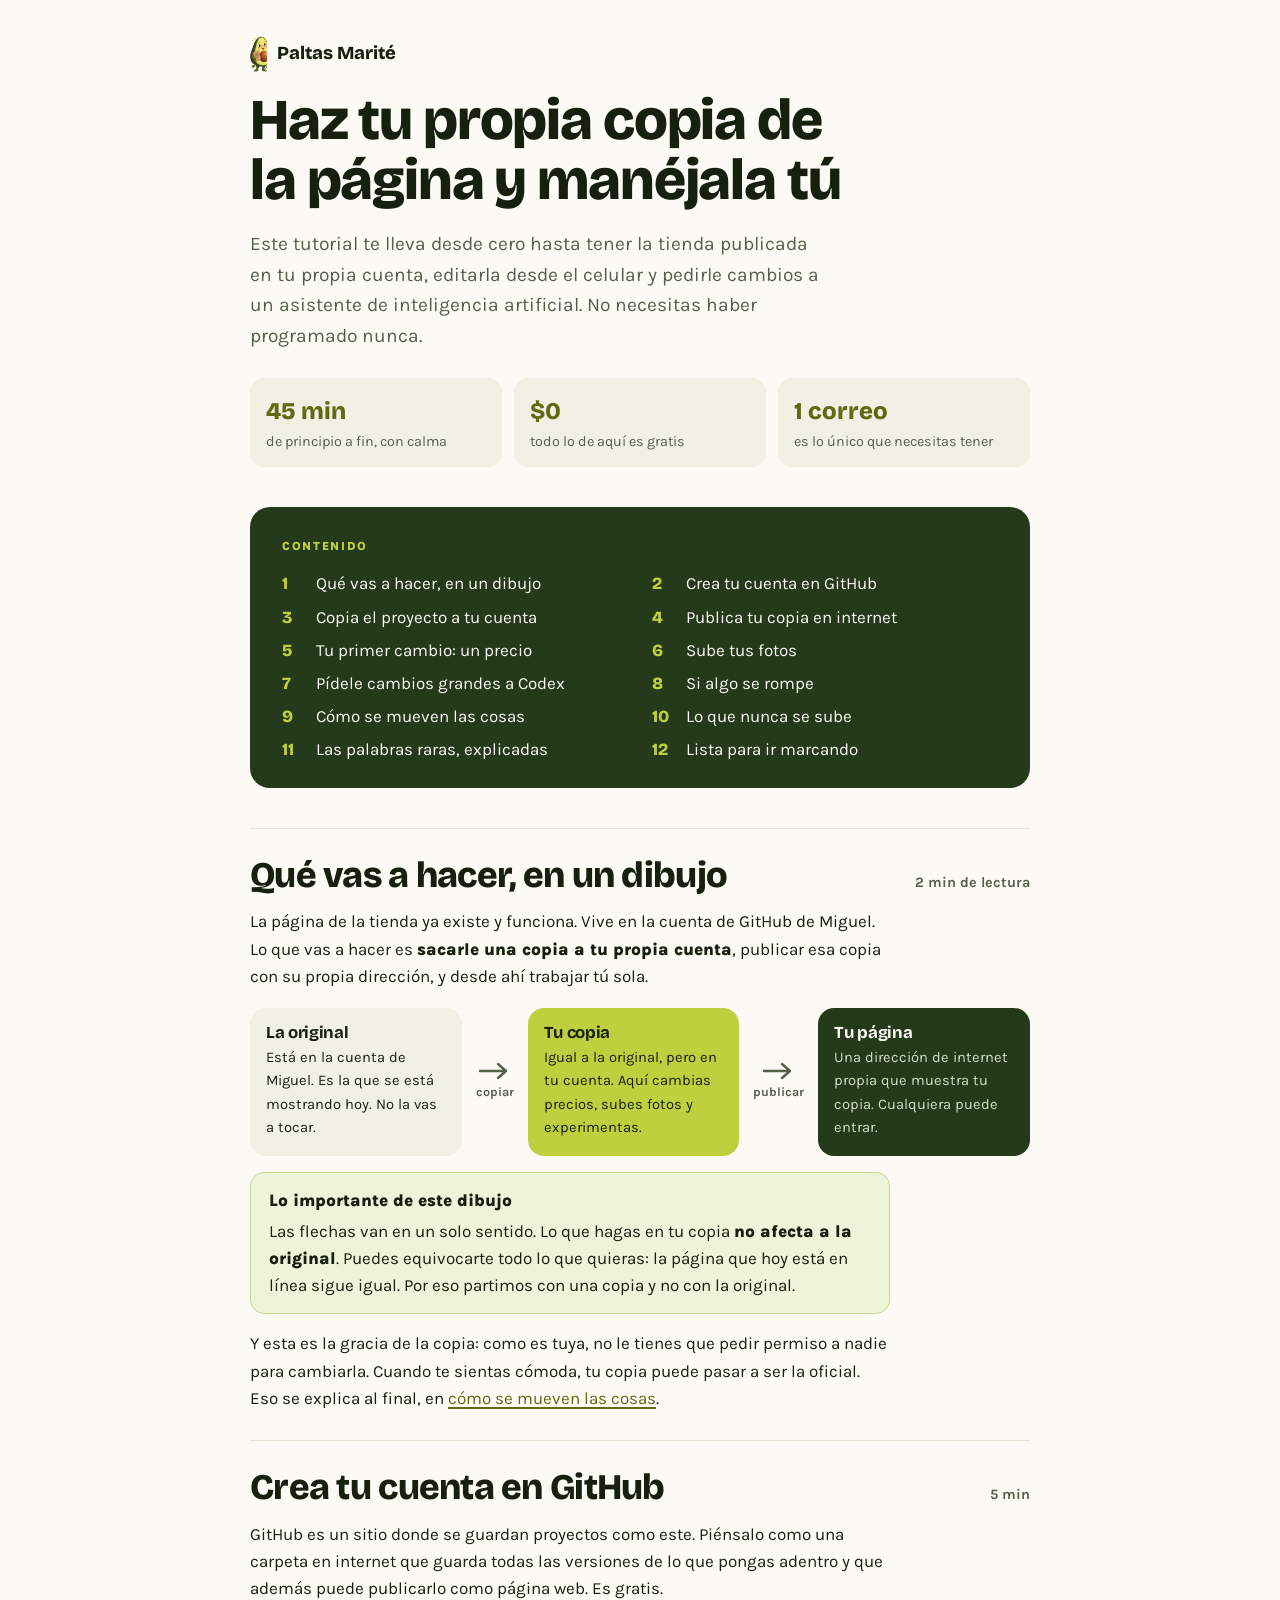
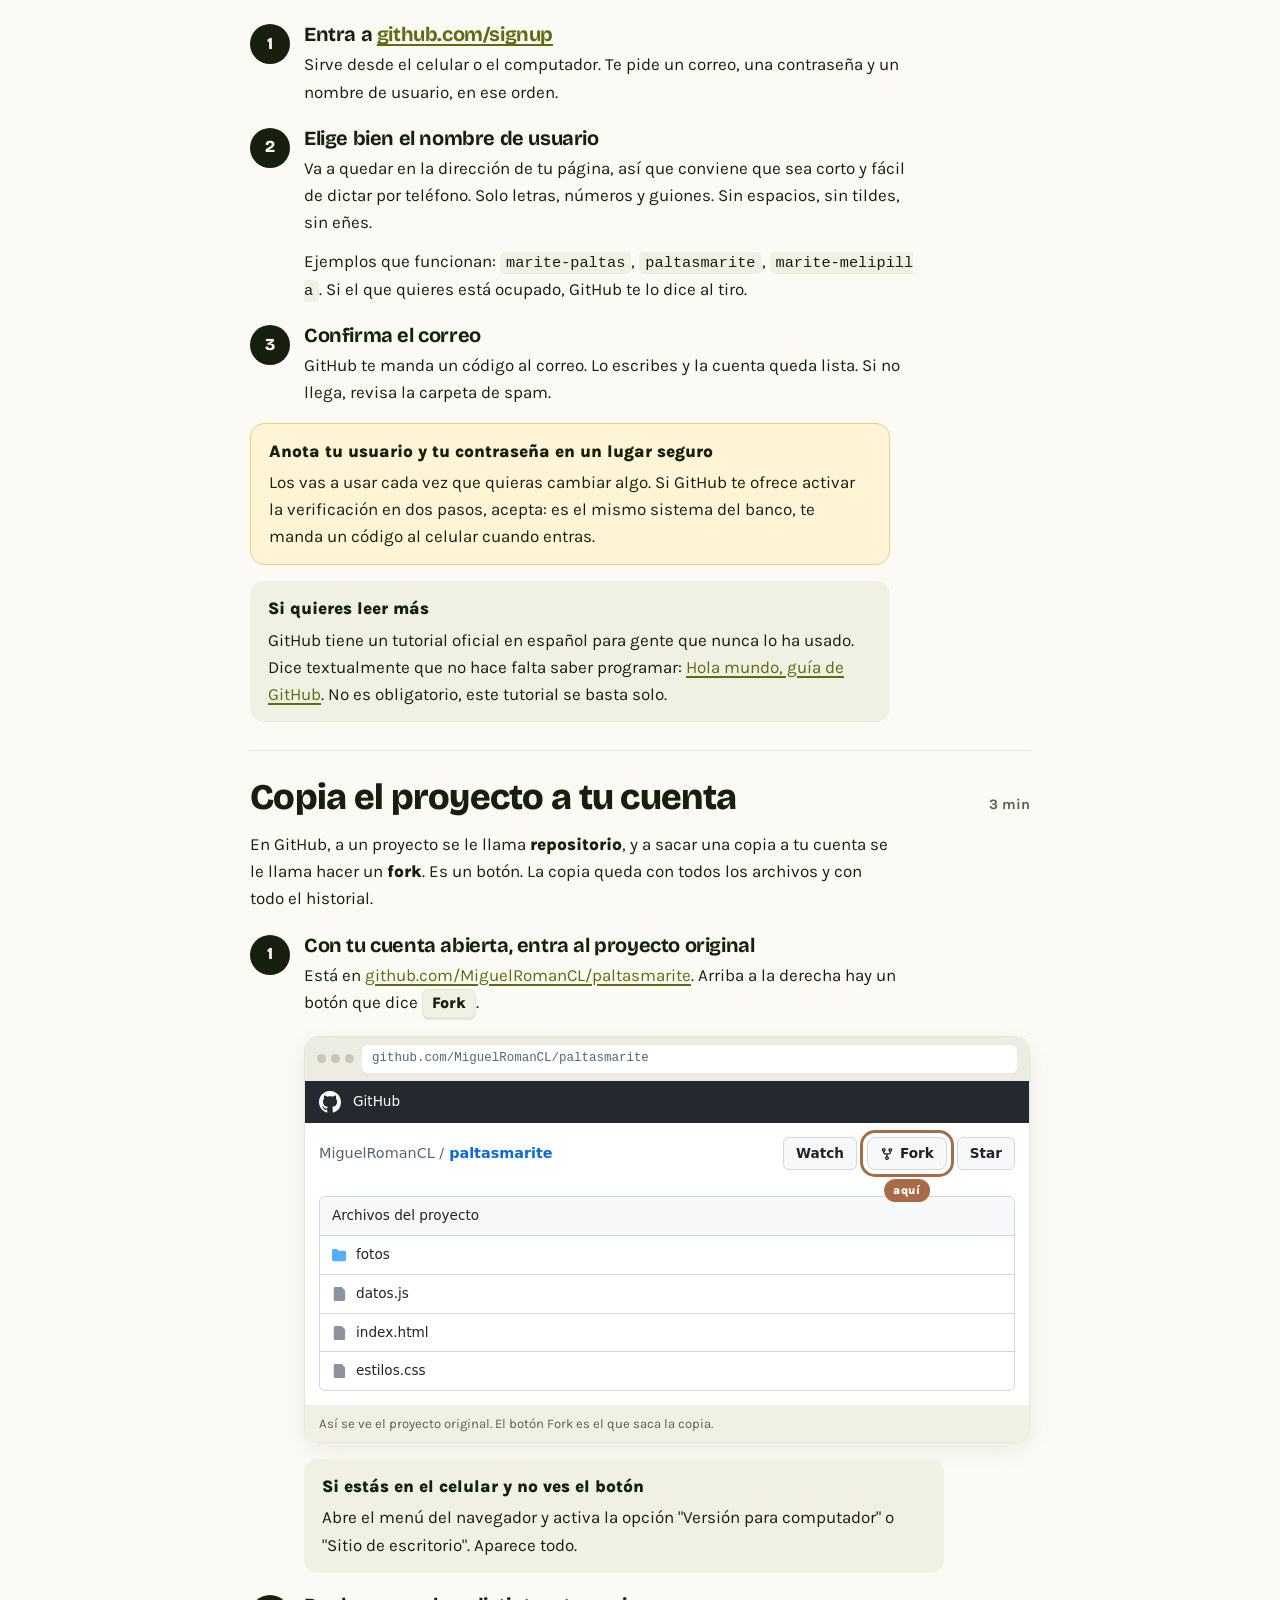
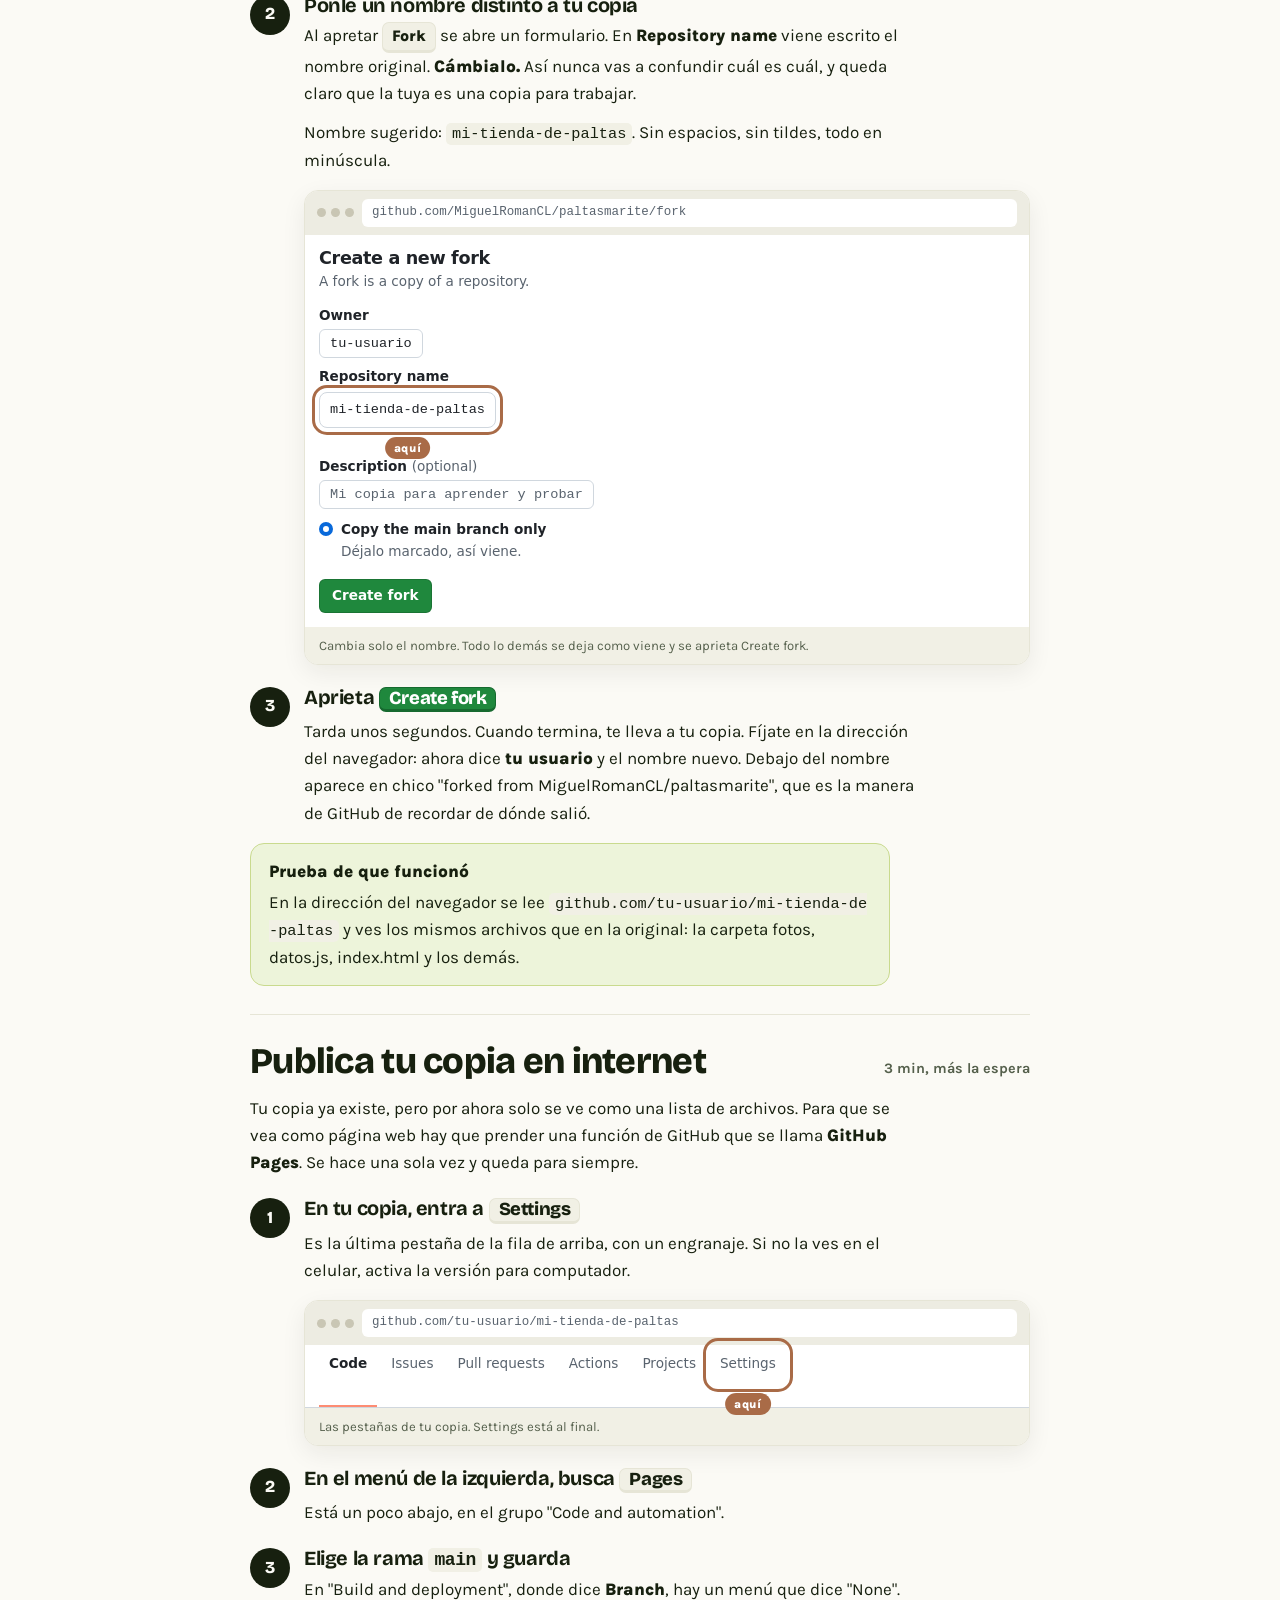
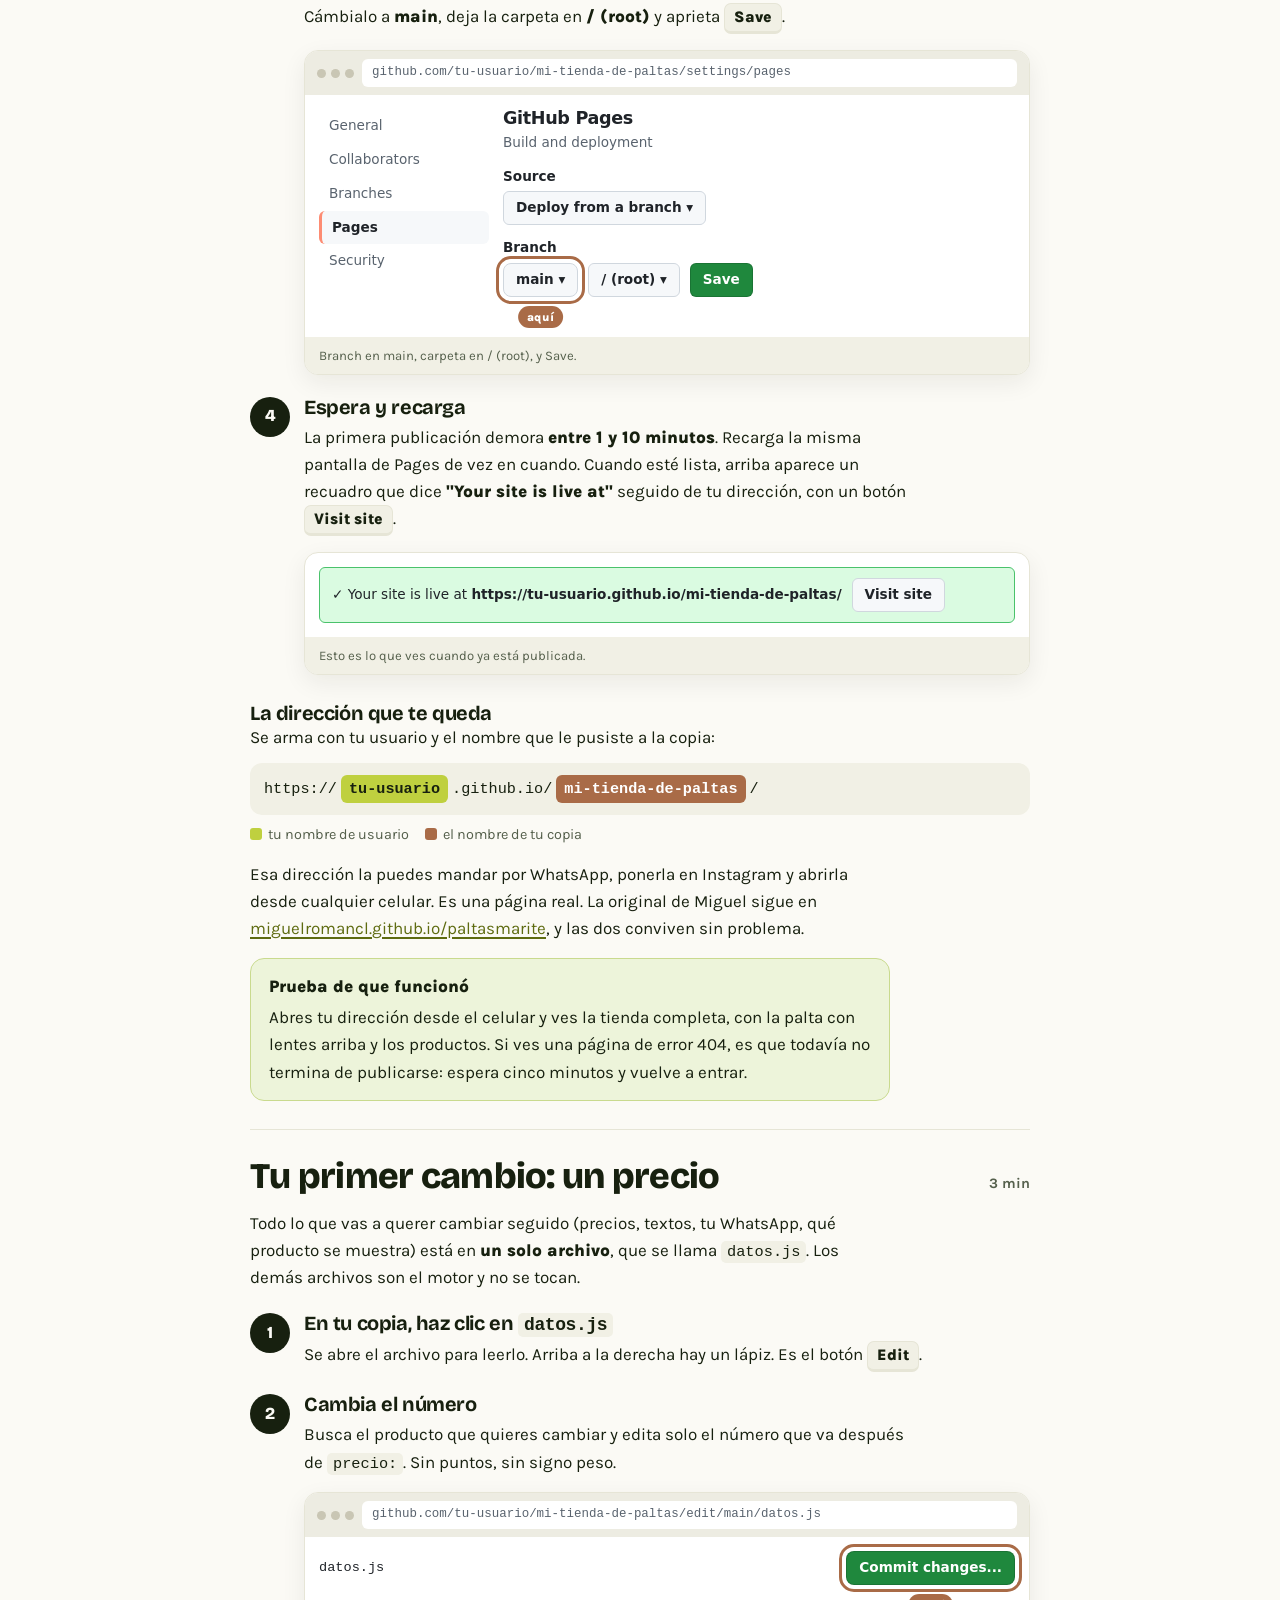
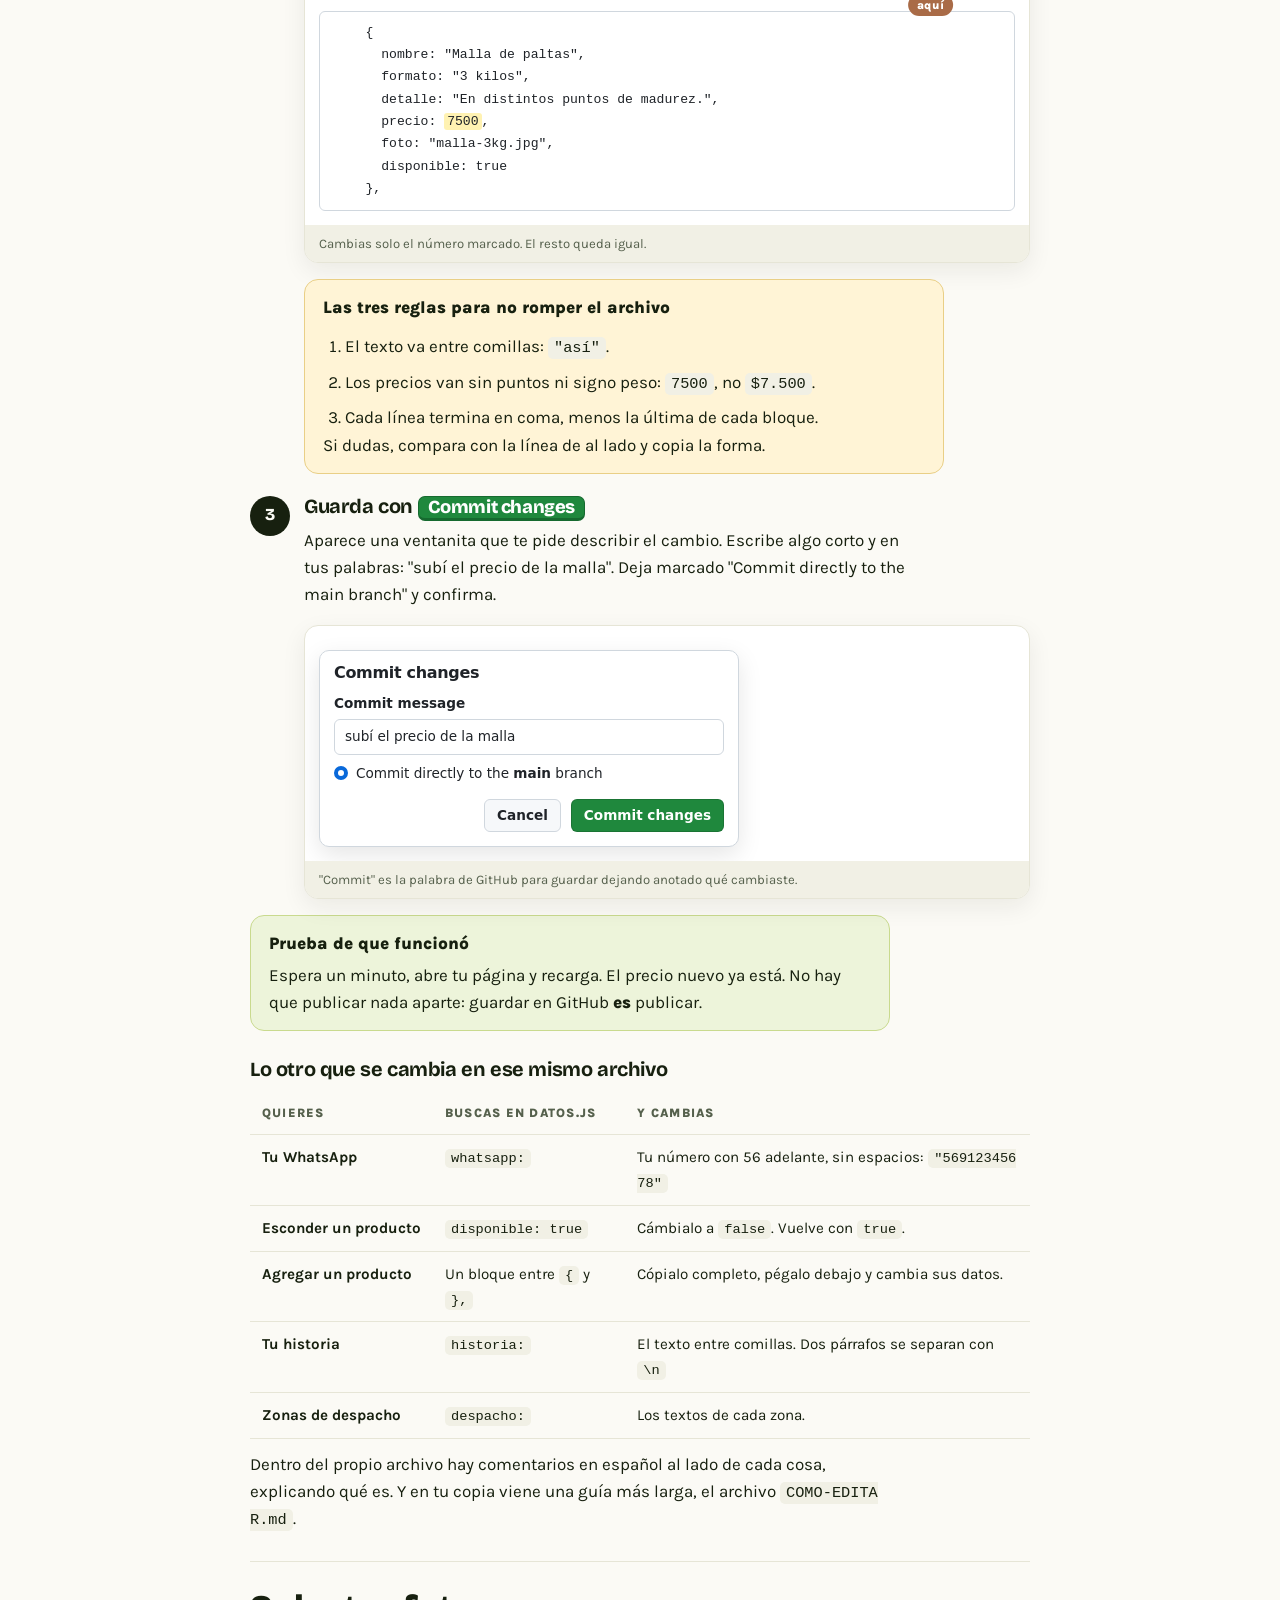
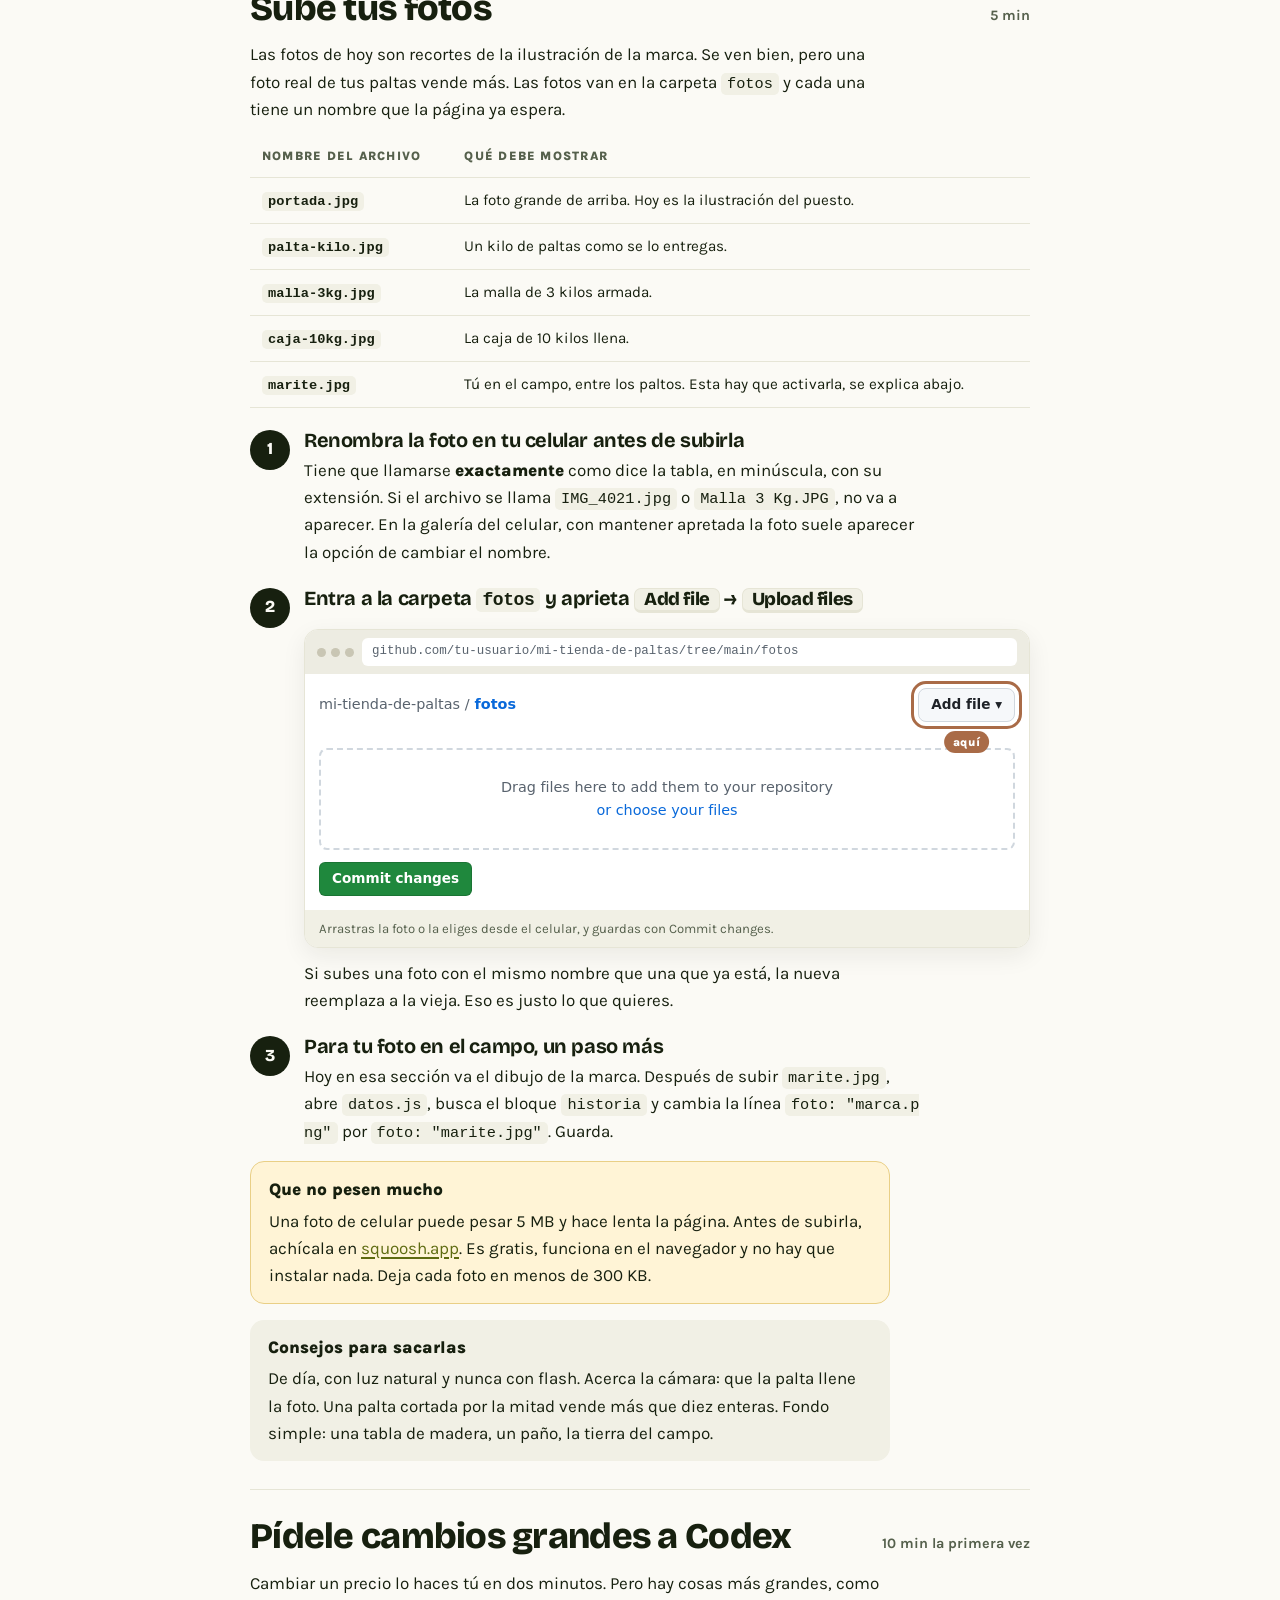
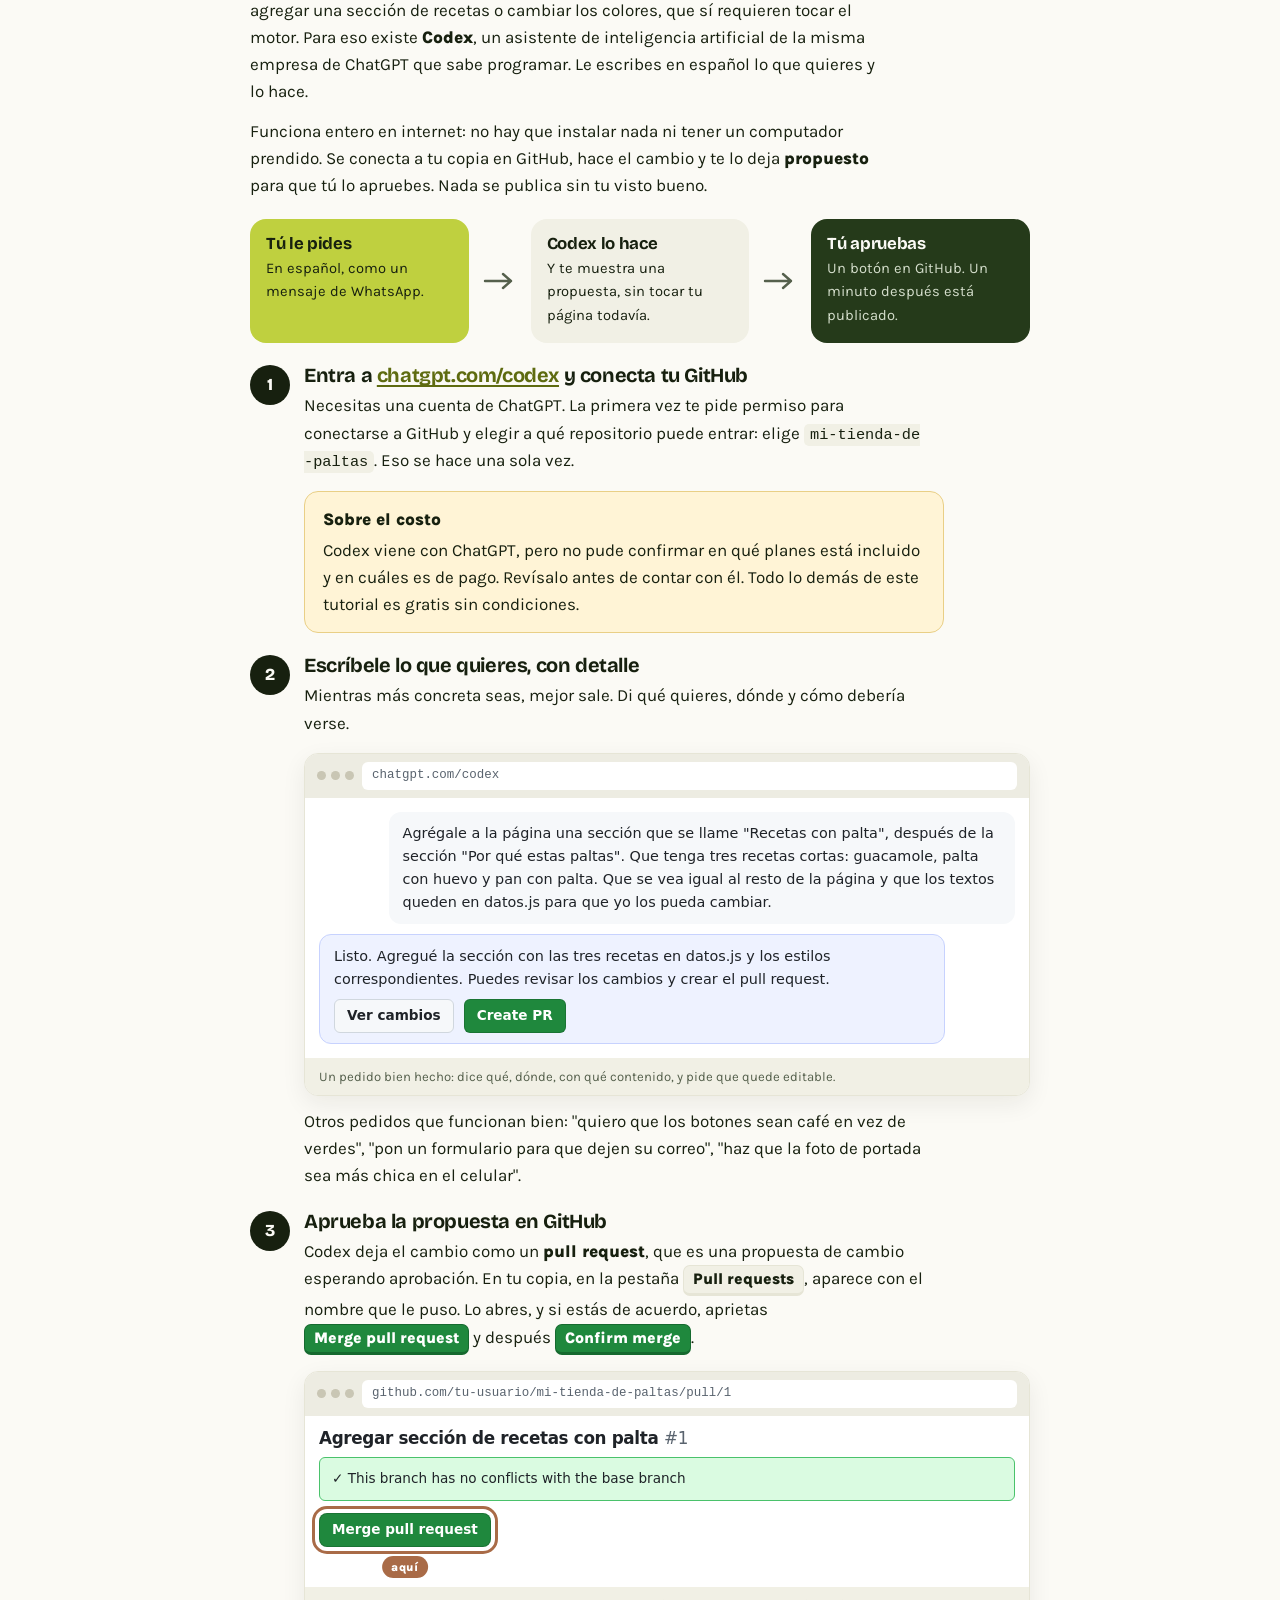
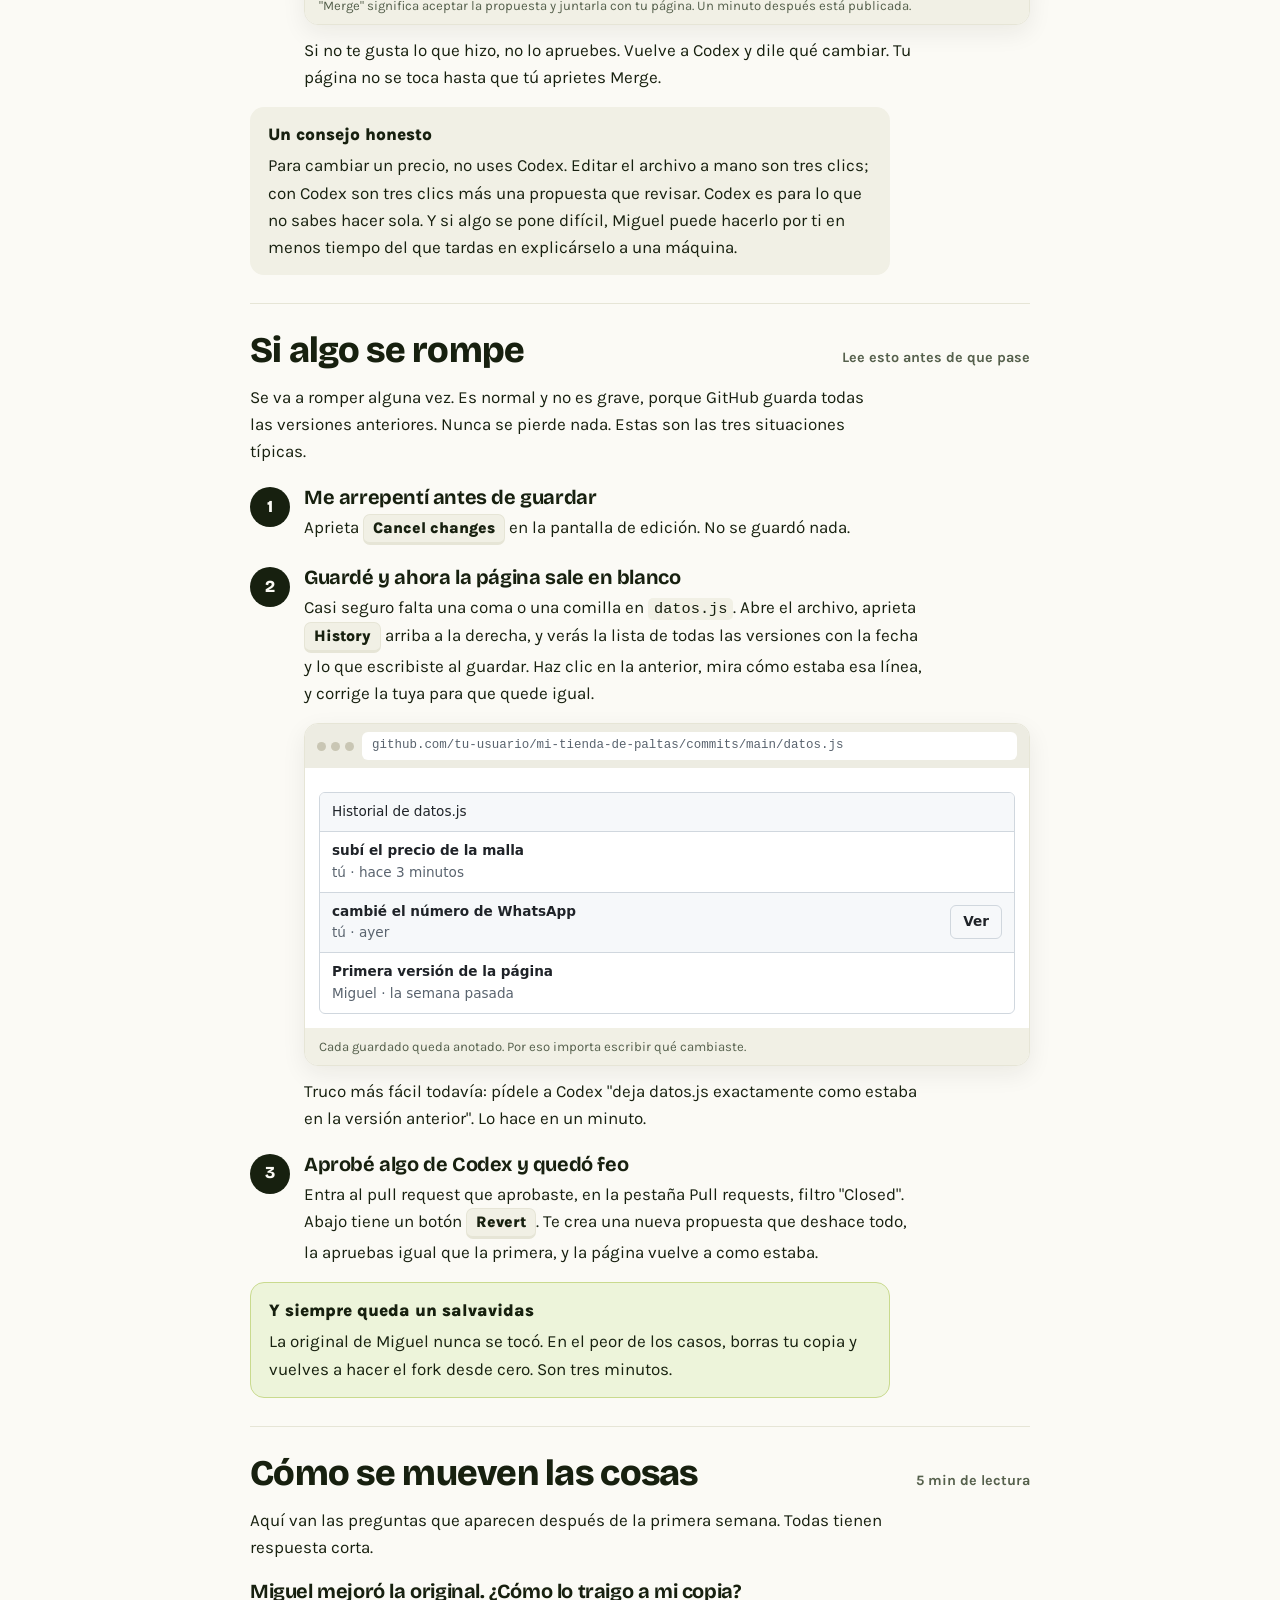
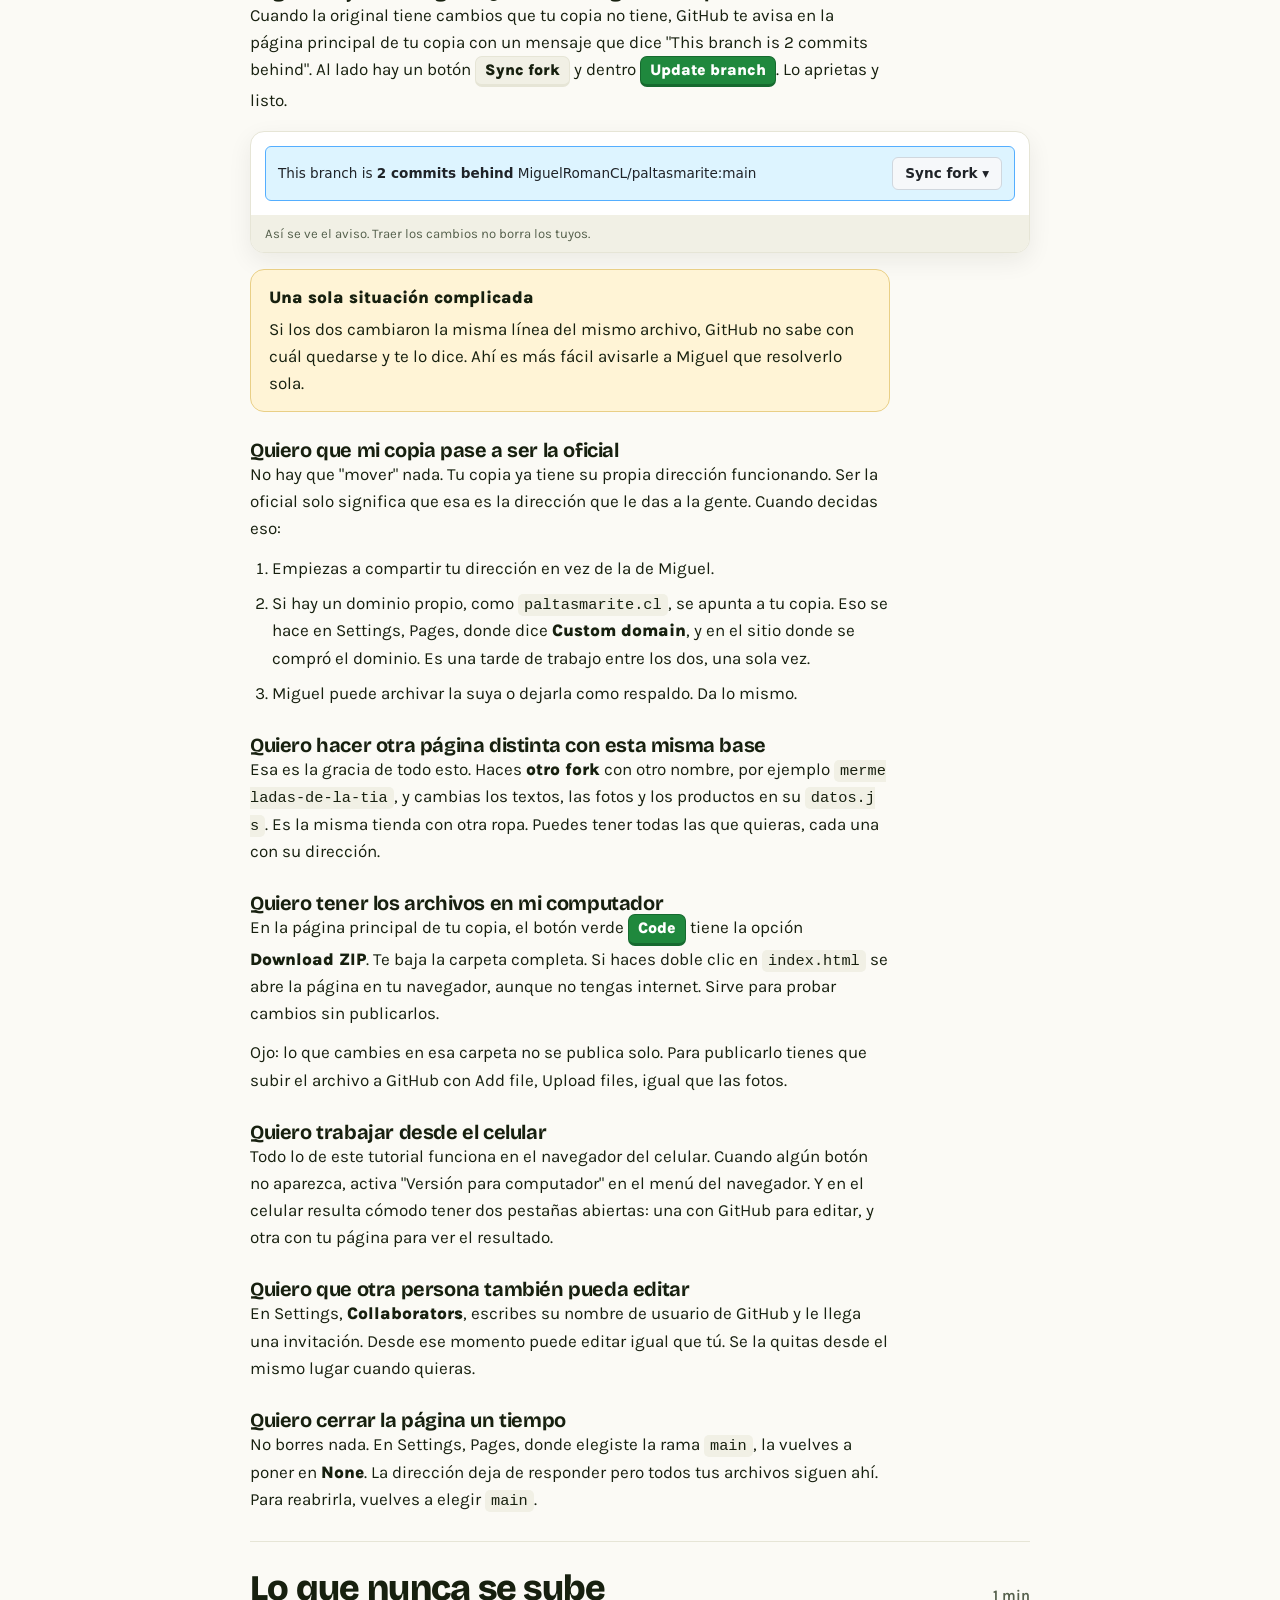
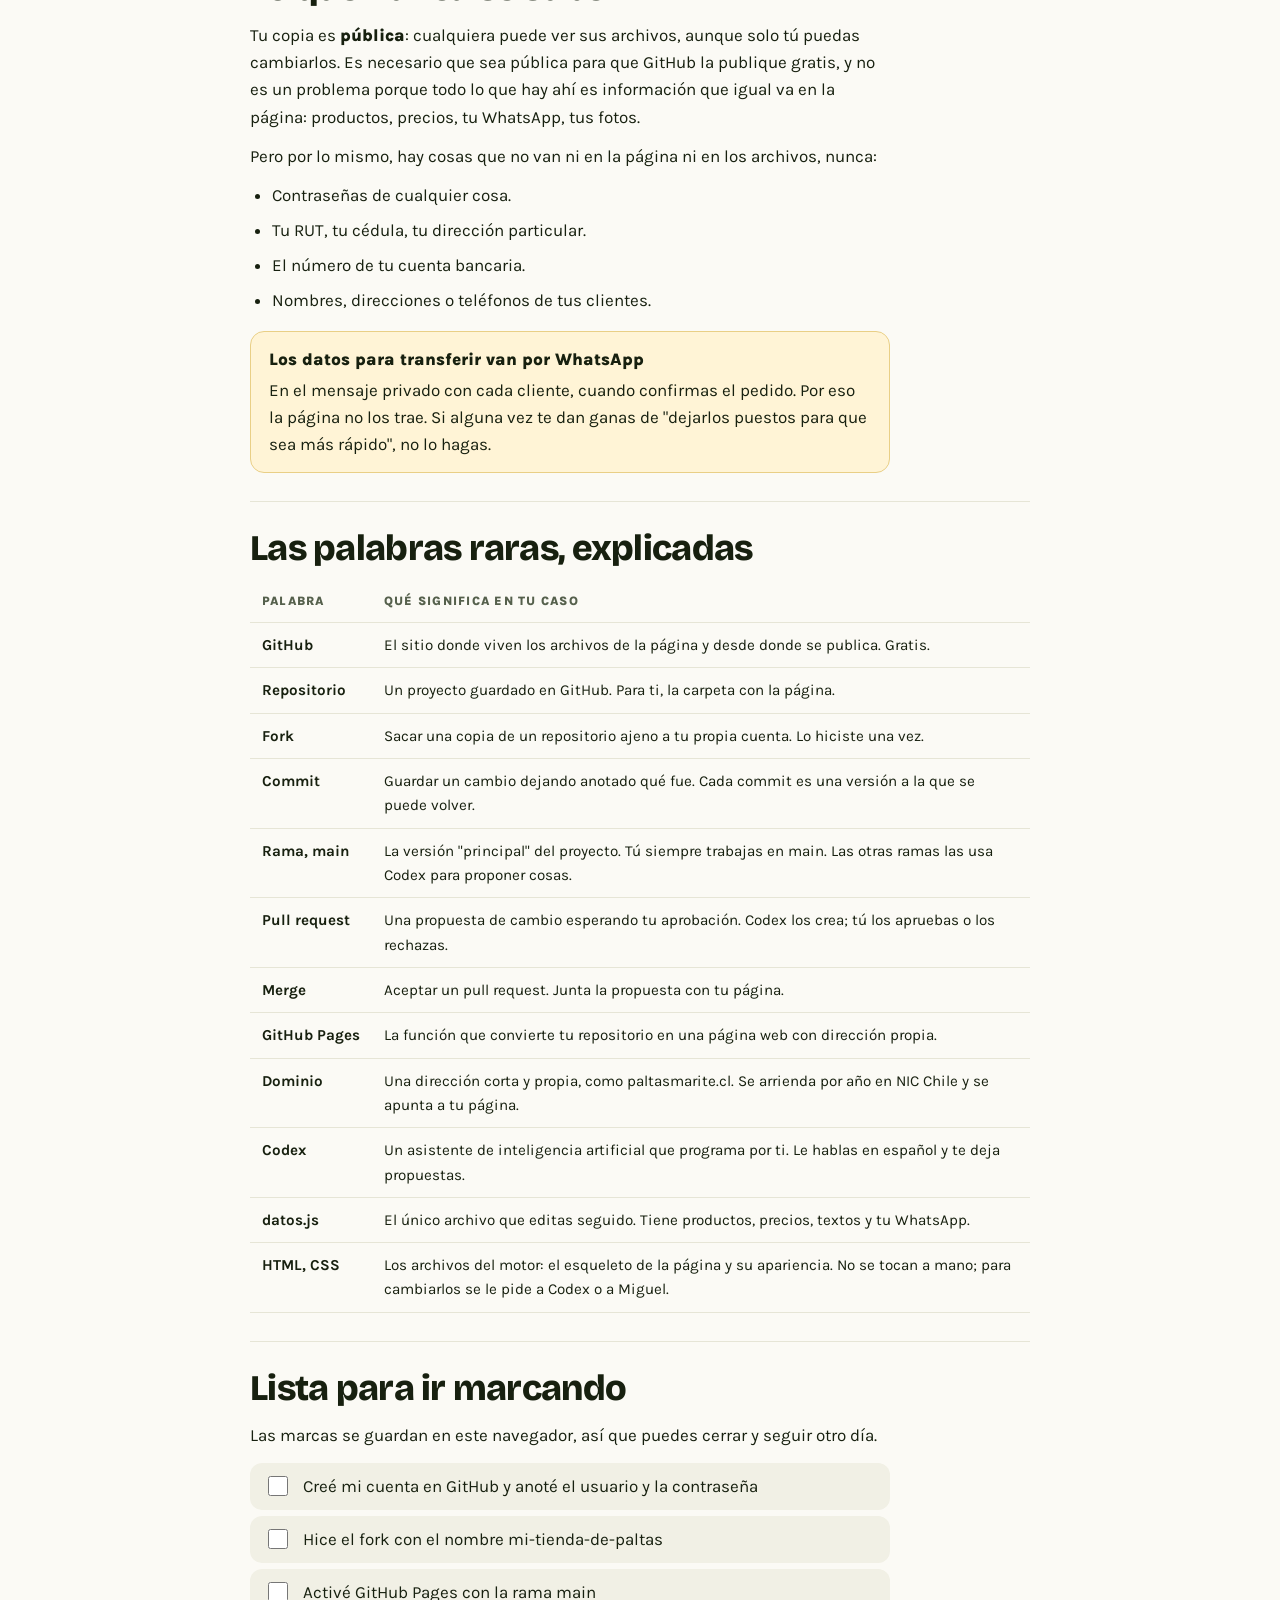
==== tutorial.html @ 9fbbb033 "Agrega el tutorial para copiar y publicar la página en otra cuenta tutorial.html es autocontenido: e" ====
<!doctype html>
<html lang="es-CL">
<head>
<meta charset="utf-8">
<meta name="viewport" content="width=device-width, initial-scale=1, viewport-fit=cover">
<title>Copia y publica tu tienda</title>
<meta name="description" content="Tutorial paso a paso para copiar la página de Paltas Marité a tu propio GitHub, publicarla, editarla desde el celular y pedirle cambios a Codex. Para alguien que nunca ha programado.">
<link rel="icon" href="data:image/svg+xml,<svg xmlns='http://www.w3.org/2000/svg' viewBox='0 0 24 24'><path d='M12 2.5c-2.6 0-4.2 3.2-4.6 6.2C7 11.8 6.5 13.4 6.5 15.2 6.5 18.4 8.9 21 12 21s5.5-2.6 5.5-5.8c0-1.8-.5-3.4-.9-6.5C16.2 5.7 14.6 2.5 12 2.5z' fill='%23253A1A'/><circle cx='12' cy='15' r='3' fill='%23BFD03F'/></svg>">
<link rel="preconnect" href="https://fonts.googleapis.com">
<link rel="preconnect" href="https://fonts.gstatic.com" crossorigin>
<link rel="stylesheet" href="https://fonts.googleapis.com/css2?family=Bricolage+Grotesque:opsz,wght@12..96,700;12..96,800&family=Karla:wght@400;600;700;800&display=swap">
<style>
/* Misma paleta que la tienda: cáscara, pulpa y cuesco de la palta */
:root {
  color-scheme: light;
  --papel: #FBFAF5;
  --papel-2: #F1F0E5;
  --papel-3: #E6E5D6;
  --tinta: #17200F;
  --tinta-suave: #55604C;
  --pulpa: #BFD03F;
  --pulpa-texto: #5E6B10;
  --cuesco: #A96B47;
  --hoja: #253A1A;
  --ojo-fondo: #FFF4D6;
  --ojo-borde: #E9CF86;
  --bien-fondo: #EDF4DA;
  --bien-borde: #C9DA8E;
  /* colores de las pantallas imitadas de GitHub */
  --gh-fondo: #FFFFFF;
  --gh-gris: #F6F8FA;
  --gh-borde: #D0D7DE;
  --gh-texto: #1F2328;
  --gh-suave: #59636E;
  --gh-verde: #1F883D;
  --gh-azul: #0969DA;
  --gh-oscuro: #24292F;
  --mono: ui-monospace, "Cascadia Mono", Consolas, Menlo, monospace;
}
*, *::before, *::after { box-sizing: border-box; }
html { -webkit-text-size-adjust: 100%; scroll-behavior: smooth; }
body {
  margin: 0;
  background: var(--papel);
  color: var(--tinta);
  font-family: 'Karla', ui-sans-serif, system-ui, sans-serif;
  font-size: 1.0625rem;
  line-height: 1.6;
  padding-inline: clamp(16px, 4vw, 32px);
  overflow-x: hidden;
}
.pagina { max-width: 780px; margin-inline: auto; padding-block: 28px 96px; }
h1, h2, h3, h4 {
  font-family: 'Bricolage Grotesque', 'Karla', sans-serif;
  line-height: 1.05;
  letter-spacing: -0.02em;
  text-wrap: balance;
  margin: 0;
}
h1 { font-size: clamp(2.4rem, 7vw, 3.6rem); font-weight: 800; }
h2 { font-size: clamp(1.7rem, 4.5vw, 2.25rem); font-weight: 800; }
h3 { font-size: 1.25rem; font-weight: 700; }
h4 { font-size: 1.05rem; font-weight: 700; }
p { margin: 0; }
p + p { margin-top: 12px; }
a { color: var(--pulpa-texto); text-decoration-thickness: 2px; text-underline-offset: 3px; }
a:hover { color: var(--tinta); }
:focus-visible { outline: 3px solid var(--cuesco); outline-offset: 3px; border-radius: 4px; }
strong { font-weight: 800; }
code {
  font-family: var(--mono);
  font-size: 0.9em;
  background: var(--papel-2);
  padding: 2px 6px;
  border-radius: 5px;
  word-break: break-all;
}
ul, ol { margin: 12px 0 0; padding-left: 22px; }
li + li { margin-top: 8px; }
.etiqueta {
  font-size: 0.75rem; font-weight: 800; letter-spacing: 0.14em;
  text-transform: uppercase; color: var(--pulpa-texto);
}

/* ---------- Cabecera ---------- */
.cabecera { display: flex; flex-direction: column; gap: 18px; padding-block: 8px 32px; }
.cabecera__marca { display: flex; align-items: center; gap: 10px; font-family: 'Bricolage Grotesque', sans-serif; font-weight: 800; font-size: 1.15rem; }
.cabecera__marca img { height: 36px; width: auto; }
.cabecera p { font-size: 1.2rem; color: var(--tinta-suave); max-width: 52ch; }
.datos-rapidos {
  display: grid; grid-template-columns: repeat(auto-fit, minmax(150px, 1fr)); gap: 12px;
  margin-top: 8px;
}
.dato { background: var(--papel-2); border-radius: 14px; padding: 14px 16px; }
.dato span { display: block; }
.dato__n { font-family: 'Bricolage Grotesque', sans-serif; font-size: 1.5rem; font-weight: 800; color: var(--pulpa-texto); }
.dato__t { font-size: 0.9rem; color: var(--tinta-suave); }

/* ---------- Índice ---------- */
.indice { background: var(--hoja); color: var(--papel); border-radius: 20px; padding: 24px clamp(18px, 4vw, 32px); margin-block: 8px 40px; }
.indice .etiqueta { color: var(--pulpa); }
.indice ol { margin-top: 12px; padding-left: 0; list-style: none; counter-reset: ind; display: grid; grid-template-columns: repeat(auto-fit, minmax(230px, 1fr)); gap: 6px 24px; }
.indice li { counter-increment: ind; display: flex; gap: 10px; align-items: baseline; margin: 0; }
.indice li::before { content: counter(ind); font-family: 'Bricolage Grotesque', sans-serif; font-weight: 800; color: var(--pulpa); min-width: 1.4em; }
.indice a { color: var(--papel); text-decoration: none; }
.indice a:hover { color: var(--pulpa); }

/* ---------- Secciones ---------- */
.seccion { padding-block: 28px; border-top: 1px solid var(--papel-3); }
.seccion__cab { display: flex; flex-wrap: wrap; align-items: baseline; justify-content: space-between; gap: 8px 16px; margin-bottom: 14px; }
.tiempo { font-size: 0.9rem; font-weight: 700; color: var(--tinta-suave); white-space: nowrap; }
.seccion > p, .seccion > ul, .seccion > ol { max-width: 64ch; }

/* Pasos numerados: son una secuencia real, por eso llevan número */
.paso { display: grid; grid-template-columns: 40px 1fr; gap: 14px; margin-top: 22px; }
.paso__n {
  width: 40px; height: 40px; border-radius: 50%; background: var(--tinta); color: var(--papel);
  display: grid; place-items: center; font-family: 'Bricolage Grotesque', sans-serif; font-weight: 800; font-size: 1.05rem;
}
.paso__cuerpo { min-width: 0; }
.paso__cuerpo p { max-width: 62ch; }
.paso h3 { margin-bottom: 6px; }

/* Avisos */
.nota { border-radius: 14px; padding: 14px 18px; margin-top: 16px; max-width: 64ch; }
.nota strong:first-child { display: block; margin-bottom: 4px; }
.nota--ojo { background: var(--ojo-fondo); border: 1px solid var(--ojo-borde); }
.nota--bien { background: var(--bien-fondo); border: 1px solid var(--bien-borde); }
.nota--gris { background: var(--papel-2); }

/* Botón que hay que apretar, mencionado en el texto */
.tecla {
  display: inline-block; font-weight: 800; font-size: 0.92em;
  background: var(--papel-2); border: 1px solid var(--papel-3); border-bottom-width: 3px;
  border-radius: 7px; padding: 1px 9px; white-space: nowrap;
}
.tecla--verde { background: var(--gh-verde); color: #fff; border-color: #166A2F; }

/* ---------- Pantallas imitadas ---------- */
.pantalla {
  border: 1px solid var(--papel-3); border-radius: 14px; overflow: hidden;
  background: var(--gh-fondo); margin-top: 16px; box-shadow: 0 8px 24px rgba(23,32,15,.07);
  font-family: ui-sans-serif, system-ui, "Segoe UI", sans-serif; font-size: 0.9rem; color: var(--gh-texto);
}
.pantalla__nav { background: #EDECE2; padding: 8px 12px; display: flex; gap: 8px; align-items: center; }
.pantalla__puntos { display: flex; gap: 5px; }
.pantalla__puntos i { width: 9px; height: 9px; border-radius: 50%; background: #C9C6B4; display: block; }
.pantalla__url { flex: 1; min-width: 0; background: #fff; border-radius: 6px; padding: 4px 10px; font-family: var(--mono); font-size: 0.78rem; color: var(--gh-suave); overflow: hidden; text-overflow: ellipsis; white-space: nowrap; }
.pantalla__pie { font-size: 0.82rem; color: var(--tinta-suave); padding: 8px 14px; background: var(--papel-2); font-family: 'Karla', sans-serif; }
.gh-top { background: var(--gh-oscuro); color: #fff; padding: 10px 14px; display: flex; gap: 12px; align-items: center; font-size: 0.85rem; }
.gh-top svg { flex-shrink: 0; }
.gh-cuerpo { padding: 14px; }
.gh-fila { display: flex; flex-wrap: wrap; align-items: center; gap: 10px; }
.gh-repo { font-weight: 600; color: var(--gh-azul); }
.gh-repo span { color: var(--gh-suave); font-weight: 400; }
.gh-btn {
  display: inline-flex; align-items: center; gap: 6px; padding: 5px 12px; border: 1px solid var(--gh-borde);
  border-radius: 6px; background: var(--gh-gris); font-weight: 600; font-size: 0.85rem; color: var(--gh-texto); white-space: nowrap;
}
.gh-btn--verde { background: var(--gh-verde); color: #fff; border-color: rgba(0,0,0,.15); }
.gh-btn--azul { background: var(--gh-azul); color: #fff; border-color: rgba(0,0,0,.15); }
.gh-campo { margin-top: 12px; }
.gh-campo label { display: block; font-weight: 600; font-size: 0.85rem; margin-bottom: 4px; }
.gh-input { border: 1px solid var(--gh-borde); border-radius: 6px; padding: 6px 10px; background: #fff; font-family: var(--mono); font-size: 0.85rem; }
.gh-tabs { display: flex; gap: 4px; flex-wrap: wrap; border-bottom: 1px solid var(--gh-borde); padding: 0 14px; }
.gh-tab { padding: 8px 10px; font-size: 0.85rem; color: var(--gh-suave); border-bottom: 2px solid transparent; }
.gh-tab--activa { color: var(--gh-texto); border-bottom-color: #FD8C73; font-weight: 600; }
.gh-menu { display: grid; grid-template-columns: 170px 1fr; gap: 14px; }
.gh-menu ul { list-style: none; margin: 0; padding: 0; }
.gh-menu li { padding: 6px 10px; border-radius: 6px; font-size: 0.85rem; margin: 0; color: var(--gh-suave); }
.gh-menu li.activo { background: var(--gh-gris); color: var(--gh-texto); font-weight: 600; border-left: 3px solid #FD8C73; }
.gh-archivos { border: 1px solid var(--gh-borde); border-radius: 6px; overflow: hidden; margin-top: 10px; }
.gh-archivo { display: flex; align-items: center; gap: 10px; padding: 8px 12px; border-top: 1px solid var(--gh-borde); font-size: 0.85rem; }
.gh-archivo:first-child { border-top: 0; background: var(--gh-gris); }
.gh-archivo svg { flex-shrink: 0; }
.gh-codigo { font-family: var(--mono); font-size: 0.82rem; line-height: 1.7; background: #fff; border: 1px solid var(--gh-borde); border-radius: 6px; padding: 10px 14px; margin-top: 10px; overflow-x: auto; white-space: pre; }
.gh-codigo mark { background: #FFF2B2; color: inherit; padding: 1px 3px; border-radius: 3px; }
.gh-banner { background: #DDF4FF; border: 1px solid #54AEFF; border-radius: 6px; padding: 10px 12px; display: flex; flex-wrap: wrap; gap: 10px; align-items: center; font-size: 0.85rem; }
.gh-banner--verde { background: #DAFBE1; border-color: #4AC26B; }
.gh-modal { border: 1px solid var(--gh-borde); border-radius: 10px; padding: 14px; margin-top: 10px; background: #fff; box-shadow: 0 8px 24px rgba(0,0,0,.1); max-width: 420px; }
.gh-radio { display: flex; gap: 8px; align-items: flex-start; font-size: 0.85rem; margin-top: 8px; }
.gh-radio i { width: 14px; height: 14px; border-radius: 50%; border: 4px solid var(--gh-azul); display: inline-block; flex-shrink: 0; margin-top: 3px; }
.gh-zona { border: 2px dashed var(--gh-borde); border-radius: 8px; padding: 26px; text-align: center; color: var(--gh-suave); margin-top: 10px; }
.gh-chat { display: flex; flex-direction: column; gap: 10px; }
.gh-burbuja { border-radius: 12px; padding: 10px 14px; max-width: 90%; font-size: 0.9rem; }
.gh-burbuja--yo { background: var(--gh-gris); align-self: flex-end; }
.gh-burbuja--codex { background: #EEF2FF; border: 1px solid #C7D2FE; }

/* Marcador "aquí" sobre el botón que hay que apretar */
.aqui { position: relative; outline: 3px solid var(--cuesco); outline-offset: 4px; border-radius: 8px; }
.aqui::after {
  content: "aquí"; position: absolute; left: 50%; top: calc(100% + 10px); transform: translateX(-50%);
  background: var(--cuesco); color: #fff; font-family: 'Karla', sans-serif; font-weight: 800; font-size: 0.72rem;
  padding: 2px 9px; border-radius: 999px; letter-spacing: 0.06em; white-space: nowrap;
}
.gh-fila--con-aqui { margin-bottom: 26px; }

/* ---------- El mapa ---------- */
.mapa { display: flex; flex-wrap: wrap; align-items: stretch; gap: 10px; margin-top: 18px; }
.mapa__caja { flex: 1 1 180px; background: var(--papel-2); border-radius: 16px; padding: 16px; min-width: 0; }
.mapa__caja--tu { background: var(--pulpa); }
.mapa__caja--web { background: var(--hoja); color: var(--papel); }
.mapa__caja h4 { margin-bottom: 4px; }
.mapa__caja p { font-size: 0.92rem; }
.mapa__caja--web p { color: #D5DECC; }
.mapa__flecha { flex: 0 0 auto; align-self: center; display: flex; flex-direction: column; align-items: center; gap: 2px; color: var(--tinta-suave); font-size: 0.78rem; font-weight: 700; padding-inline: 4px; }
.mapa__flecha svg { display: block; }
@media (max-width: 640px) {
  .mapa { flex-direction: column; }
  .mapa__flecha svg { transform: rotate(90deg); }
}

/* ---------- Dirección de la página ---------- */
.direccion { display: flex; flex-wrap: wrap; align-items: center; gap: 4px; font-family: var(--mono); font-size: 0.95rem; margin-top: 12px; background: var(--papel-2); padding: 12px 14px; border-radius: 12px; }
.direccion b { font-weight: 800; padding: 2px 8px; border-radius: 6px; }
.direccion .p1 { background: var(--pulpa); color: var(--tinta); }
.direccion .p2 { background: var(--cuesco); color: #fff; }
.leyenda { display: flex; flex-wrap: wrap; gap: 6px 16px; margin-top: 8px; font-size: 0.9rem; color: var(--tinta-suave); }
.leyenda i { display: inline-block; width: 12px; height: 12px; border-radius: 3px; vertical-align: -1px; margin-right: 6px; }

/* ---------- Tablas ---------- */
.tabla-envoltura { overflow-x: auto; margin-top: 14px; }
table { border-collapse: collapse; width: 100%; font-size: 0.95rem; }
th, td { text-align: left; padding: 10px 12px; border-bottom: 1px solid var(--papel-3); vertical-align: top; }
th { font-size: 0.78rem; letter-spacing: 0.1em; text-transform: uppercase; color: var(--tinta-suave); font-weight: 800; }
td:first-child { font-weight: 700; white-space: nowrap; }

/* ---------- Lista para marcar ---------- */
.checklist { list-style: none; padding: 0; margin-top: 14px; display: flex; flex-direction: column; gap: 6px; }
.checklist li { margin: 0; }
.checklist label { display: flex; gap: 12px; align-items: flex-start; padding: 10px 14px; background: var(--papel-2); border-radius: 12px; cursor: pointer; }
.checklist input { width: 20px; height: 20px; margin-top: 3px; accent-color: var(--pulpa-texto); flex-shrink: 0; }
.checklist input:checked + span { text-decoration: line-through; color: var(--tinta-suave); }

.pie { margin-top: 48px; padding-top: 24px; border-top: 1px solid var(--papel-3); font-size: 0.92rem; color: var(--tinta-suave); }

@media (max-width: 560px) {
  .gh-menu { grid-template-columns: 1fr; }
  .paso { grid-template-columns: 34px 1fr; gap: 10px; }
  .paso__n { width: 34px; height: 34px; font-size: 0.95rem; }
}
@media (prefers-reduced-motion: reduce) { html { scroll-behavior: auto; } }
</style>
</head>
<body>
<div class="pagina">

<!-- ===================== CABECERA ===================== -->
<header class="cabecera">
  <div class="cabecera__marca">
    <img src="[data-uri]" alt="" width="126" height="260">
    <span>Paltas Marité</span>
  </div>
  <h1>Haz tu propia copia de la página y manéjala tú</h1>
  <p>Este tutorial te lleva desde cero hasta tener la tienda publicada en tu propia cuenta, editarla desde el celular y pedirle cambios a un asistente de inteligencia artificial. No necesitas haber programado nunca.</p>
  <div class="datos-rapidos">
    <div class="dato"><span class="dato__n">45 min</span><span class="dato__t">de principio a fin, con calma</span></div>
    <div class="dato"><span class="dato__n">$0</span><span class="dato__t">todo lo de aquí es gratis</span></div>
    <div class="dato"><span class="dato__n">1 correo</span><span class="dato__t">es lo único que necesitas tener</span></div>
  </div>
</header>

<nav class="indice" aria-label="Contenido">
  <span class="etiqueta">Contenido</span>
  <ol>
    <li><a href="#mapa">Qué vas a hacer, en un dibujo</a></li>
    <li><a href="#cuenta">Crea tu cuenta en GitHub</a></li>
    <li><a href="#copia">Copia el proyecto a tu cuenta</a></li>
    <li><a href="#publica">Publica tu copia en internet</a></li>
    <li><a href="#cambio">Tu primer cambio: un precio</a></li>
    <li><a href="#fotos">Sube tus fotos</a></li>
    <li><a href="#codex">Pídele cambios grandes a Codex</a></li>
    <li><a href="#rompe">Si algo se rompe</a></li>
    <li><a href="#mover">Cómo se mueven las cosas</a></li>
    <li><a href="#nunca">Lo que nunca se sube</a></li>
    <li><a href="#glosario">Las palabras raras, explicadas</a></li>
    <li><a href="#lista">Lista para ir marcando</a></li>
  </ol>
</nav>

<!-- ===================== 1. EL MAPA ===================== -->
<section class="seccion" id="mapa">
  <div class="seccion__cab"><h2>Qué vas a hacer, en un dibujo</h2><span class="tiempo">2 min de lectura</span></div>
  <p>La página de la tienda ya existe y funciona. Vive en la cuenta de GitHub de Miguel. Lo que vas a hacer es <strong>sacarle una copia a tu propia cuenta</strong>, publicar esa copia con su propia dirección, y desde ahí trabajar tú sola.</p>

  <div class="mapa">
    <div class="mapa__caja">
      <h4>La original</h4>
      <p>Está en la cuenta de Miguel. Es la que se está mostrando hoy. No la vas a tocar.</p>
    </div>
    <div class="mapa__flecha"><svg width="34" height="20" viewBox="0 0 34 20" aria-hidden="true"><path d="M2 10h26M20 3l8 7-8 7" fill="none" stroke="currentColor" stroke-width="2.4" stroke-linecap="round" stroke-linejoin="round"/></svg>copiar</div>
    <div class="mapa__caja mapa__caja--tu">
      <h4>Tu copia</h4>
      <p>Igual a la original, pero en tu cuenta. Aquí cambias precios, subes fotos y experimentas.</p>
    </div>
    <div class="mapa__flecha"><svg width="34" height="20" viewBox="0 0 34 20" aria-hidden="true"><path d="M2 10h26M20 3l8 7-8 7" fill="none" stroke="currentColor" stroke-width="2.4" stroke-linecap="round" stroke-linejoin="round"/></svg>publicar</div>
    <div class="mapa__caja mapa__caja--web">
      <h4>Tu página</h4>
      <p>Una dirección de internet propia que muestra tu copia. Cualquiera puede entrar.</p>
    </div>
  </div>

  <div class="nota nota--bien">
    <strong>Lo importante de este dibujo</strong>
    Las flechas van en un solo sentido. Lo que hagas en tu copia <strong>no afecta a la original</strong>. Puedes equivocarte todo lo que quieras: la página que hoy está en línea sigue igual. Por eso partimos con una copia y no con la original.
  </div>

  <p style="margin-top:16px">Y esta es la gracia de la copia: como es tuya, no le tienes que pedir permiso a nadie para cambiarla. Cuando te sientas cómoda, tu copia puede pasar a ser la oficial. Eso se explica al final, en <a href="#mover">cómo se mueven las cosas</a>.</p>
</section>

<!-- ===================== 2. CUENTA ===================== -->
<section class="seccion" id="cuenta">
  <div class="seccion__cab"><h2>Crea tu cuenta en GitHub</h2><span class="tiempo">5 min</span></div>
  <p>GitHub es un sitio donde se guardan proyectos como este. Piénsalo como una carpeta en internet que guarda todas las versiones de lo que pongas adentro y que además puede publicarlo como página web. Es gratis.</p>

  <div class="paso">
    <div class="paso__n">1</div>
    <div class="paso__cuerpo">
      <h3>Entra a <a href="https://github.com/signup">github.com/signup</a></h3>
      <p>Sirve desde el celular o el computador. Te pide un correo, una contraseña y un nombre de usuario, en ese orden.</p>
    </div>
  </div>

  <div class="paso">
    <div class="paso__n">2</div>
    <div class="paso__cuerpo">
      <h3>Elige bien el nombre de usuario</h3>
      <p>Va a quedar en la dirección de tu página, así que conviene que sea corto y fácil de dictar por teléfono. Solo letras, números y guiones. Sin espacios, sin tildes, sin eñes.</p>
      <p>Ejemplos que funcionan: <code>marite-paltas</code>, <code>paltasmarite</code>, <code>marite-melipilla</code>. Si el que quieres está ocupado, GitHub te lo dice al tiro.</p>
    </div>
  </div>

  <div class="paso">
    <div class="paso__n">3</div>
    <div class="paso__cuerpo">
      <h3>Confirma el correo</h3>
      <p>GitHub te manda un código al correo. Lo escribes y la cuenta queda lista. Si no llega, revisa la carpeta de spam.</p>
    </div>
  </div>

  <div class="nota nota--ojo">
    <strong>Anota tu usuario y tu contraseña en un lugar seguro</strong>
    Los vas a usar cada vez que quieras cambiar algo. Si GitHub te ofrece activar la verificación en dos pasos, acepta: es el mismo sistema del banco, te manda un código al celular cuando entras.
  </div>

  <div class="nota nota--gris">
    <strong>Si quieres leer más</strong>
    GitHub tiene un tutorial oficial en español para gente que nunca lo ha usado. Dice textualmente que no hace falta saber programar: <a href="https://docs.github.com/es/get-started/start-your-journey/hello-world">Hola mundo, guía de GitHub</a>. No es obligatorio, este tutorial se basta solo.
  </div>
</section>

<!-- ===================== 3. COPIA (FORK) ===================== -->
<section class="seccion" id="copia">
  <div class="seccion__cab"><h2>Copia el proyecto a tu cuenta</h2><span class="tiempo">3 min</span></div>
  <p>En GitHub, a un proyecto se le llama <strong>repositorio</strong>, y a sacar una copia a tu cuenta se le llama hacer un <strong>fork</strong>. Es un botón. La copia queda con todos los archivos y con todo el historial.</p>

  <div class="paso">
    <div class="paso__n">1</div>
    <div class="paso__cuerpo">
      <h3>Con tu cuenta abierta, entra al proyecto original</h3>
      <p>Está en <a href="https://github.com/MiguelRomanCL/paltasmarite">github.com/MiguelRomanCL/paltasmarite</a>. Arriba a la derecha hay un botón que dice <span class="tecla">Fork</span>.</p>

      <div class="pantalla">
        <div class="pantalla__nav"><div class="pantalla__puntos"><i></i><i></i><i></i></div><div class="pantalla__url">github.com/MiguelRomanCL/paltasmarite</div></div>
        <div class="gh-top"><svg width="22" height="22" viewBox="0 0 16 16" fill="#fff" aria-hidden="true"><path d="M8 0C3.58 0 0 3.58 0 8c0 3.54 2.29 6.53 5.47 7.59.4.07.55-.17.55-.38 0-.19-.01-.82-.01-1.49-2.01.37-2.53-.49-2.69-.94-.09-.23-.48-.94-.82-1.13-.28-.15-.68-.52-.01-.53.63-.01 1.08.58 1.23.82.72 1.21 1.87.87 2.33.66.07-.52.28-.87.51-1.07-1.78-.2-3.64-.89-3.64-3.95 0-.87.31-1.59.82-2.15-.08-.2-.36-1.02.08-2.12 0 0 .67-.21 2.2.82.64-.18 1.32-.27 2-.27.68 0 1.36.09 2 .27 1.53-1.04 2.2-.82 2.2-.82.44 1.1.16 1.92.08 2.12.51.56.82 1.27.82 2.15 0 3.07-1.87 3.75-3.65 3.95.29.25.54.73.54 1.48 0 1.07-.01 1.93-.01 2.2 0 .21.15.46.55.38A8.013 8.013 0 0 0 16 8c0-4.42-3.58-8-8-8z"/></svg><span>GitHub</span></div>
        <div class="gh-cuerpo">
          <div class="gh-fila gh-fila--con-aqui" style="justify-content:space-between">
            <span class="gh-repo"><span>MiguelRomanCL /</span> paltasmarite</span>
            <span class="gh-fila">
              <span class="gh-btn">Watch</span>
              <span class="gh-btn aqui"><svg width="14" height="14" viewBox="0 0 16 16" fill="currentColor" aria-hidden="true"><path d="M5 5.372v.878c0 .414.336.75.75.75h4.5a.75.75 0 0 0 .75-.75v-.878a2.25 2.25 0 1 1 1.5 0v.878a2.25 2.25 0 0 1-2.25 2.25h-1.5v2.128a2.251 2.251 0 1 1-1.5 0V8.5h-1.5A2.25 2.25 0 0 1 3.5 6.25v-.878a2.25 2.25 0 1 1 1.5 0ZM5 3.25a.75.75 0 1 0-1.5 0 .75.75 0 0 0 1.5 0Zm6.75.75a.75.75 0 1 0 0-1.5.75.75 0 0 0 0 1.5Zm-3 8.75a.75.75 0 1 0-1.5 0 .75.75 0 0 0 1.5 0Z"/></svg> Fork</span>
              <span class="gh-btn">Star</span>
            </span>
          </div>
          <div class="gh-archivos">
            <div class="gh-archivo">Archivos del proyecto</div>
            <div class="gh-archivo"><svg width="14" height="14" viewBox="0 0 16 16" fill="#54AEFF" aria-hidden="true"><path d="M1.75 1A1.75 1.75 0 0 0 0 2.75v10.5C0 14.216.784 15 1.75 15h12.5A1.75 1.75 0 0 0 16 13.25v-8.5A1.75 1.75 0 0 0 14.25 3H7.5a.25.25 0 0 1-.2-.1l-.9-1.2A1.75 1.75 0 0 0 5 1H1.75Z"/></svg>fotos</div>
            <div class="gh-archivo"><svg width="14" height="14" viewBox="0 0 16 16" fill="#8B949E" aria-hidden="true"><path d="M2 1.75C2 .784 2.784 0 3.75 0h6.586c.464 0 .909.184 1.237.513l2.914 2.914c.329.328.513.773.513 1.237v9.586A1.75 1.75 0 0 1 13.25 16h-9.5A1.75 1.75 0 0 1 2 14.25Z"/></svg>datos.js</div>
            <div class="gh-archivo"><svg width="14" height="14" viewBox="0 0 16 16" fill="#8B949E" aria-hidden="true"><path d="M2 1.75C2 .784 2.784 0 3.75 0h6.586c.464 0 .909.184 1.237.513l2.914 2.914c.329.328.513.773.513 1.237v9.586A1.75 1.75 0 0 1 13.25 16h-9.5A1.75 1.75 0 0 1 2 14.25Z"/></svg>index.html</div>
            <div class="gh-archivo"><svg width="14" height="14" viewBox="0 0 16 16" fill="#8B949E" aria-hidden="true"><path d="M2 1.75C2 .784 2.784 0 3.75 0h6.586c.464 0 .909.184 1.237.513l2.914 2.914c.329.328.513.773.513 1.237v9.586A1.75 1.75 0 0 1 13.25 16h-9.5A1.75 1.75 0 0 1 2 14.25Z"/></svg>estilos.css</div>
          </div>
        </div>
        <div class="pantalla__pie">Así se ve el proyecto original. El botón Fork es el que saca la copia.</div>
      </div>
      <div class="nota nota--gris"><strong>Si estás en el celular y no ves el botón</strong> Abre el menú del navegador y activa la opción "Versión para computador" o "Sitio de escritorio". Aparece todo.</div>
    </div>
  </div>

  <div class="paso">
    <div class="paso__n">2</div>
    <div class="paso__cuerpo">
      <h3>Ponle un nombre distinto a tu copia</h3>
      <p>Al apretar <span class="tecla">Fork</span> se abre un formulario. En <strong>Repository name</strong> viene escrito el nombre original. <strong>Cámbialo.</strong> Así nunca vas a confundir cuál es cuál, y queda claro que la tuya es una copia para trabajar.</p>
      <p>Nombre sugerido: <code>mi-tienda-de-paltas</code>. Sin espacios, sin tildes, todo en minúscula.</p>

      <div class="pantalla">
        <div class="pantalla__nav"><div class="pantalla__puntos"><i></i><i></i><i></i></div><div class="pantalla__url">github.com/MiguelRomanCL/paltasmarite/fork</div></div>
        <div class="gh-cuerpo">
          <h4 style="font-family:inherit;font-size:1.1rem;margin-bottom:4px">Create a new fork</h4>
          <p style="color:var(--gh-suave);font-size:.85rem">A fork is a copy of a repository.</p>
          <div class="gh-campo"><label>Owner</label><span class="gh-input">tu-usuario</span></div>
          <div class="gh-campo"><label>Repository name</label><span class="gh-input aqui" style="display:inline-block">mi-tienda-de-paltas</span></div>
          <div class="gh-campo" style="margin-top:28px"><label>Description <span style="font-weight:400;color:var(--gh-suave)">(optional)</span></label><span class="gh-input" style="color:var(--gh-suave)">Mi copia para aprender y probar</span></div>
          <div class="gh-radio" style="margin-top:14px"><i></i><span><b>Copy the main branch only</b><br><span style="color:var(--gh-suave)">Déjalo marcado, así viene.</span></span></div>
          <div style="margin-top:16px"><span class="gh-btn gh-btn--verde">Create fork</span></div>
        </div>
        <div class="pantalla__pie">Cambia solo el nombre. Todo lo demás se deja como viene y se aprieta Create fork.</div>
      </div>
    </div>
  </div>

  <div class="paso">
    <div class="paso__n">3</div>
    <div class="paso__cuerpo">
      <h3>Aprieta <span class="tecla tecla--verde">Create fork</span></h3>
      <p>Tarda unos segundos. Cuando termina, te lleva a tu copia. Fíjate en la dirección del navegador: ahora dice <strong>tu usuario</strong> y el nombre nuevo. Debajo del nombre aparece en chico "forked from MiguelRomanCL/paltasmarite", que es la manera de GitHub de recordar de dónde salió.</p>
    </div>
  </div>

  <div class="nota nota--bien">
    <strong>Prueba de que funcionó</strong>
    En la dirección del navegador se lee <code>github.com/tu-usuario/mi-tienda-de-paltas</code> y ves los mismos archivos que en la original: la carpeta fotos, datos.js, index.html y los demás.
  </div>
</section>

<!-- ===================== 4. PUBLICAR (PAGES) ===================== -->
<section class="seccion" id="publica">
  <div class="seccion__cab"><h2>Publica tu copia en internet</h2><span class="tiempo">3 min, más la espera</span></div>
  <p>Tu copia ya existe, pero por ahora solo se ve como una lista de archivos. Para que se vea como página web hay que prender una función de GitHub que se llama <strong>GitHub Pages</strong>. Se hace una sola vez y queda para siempre.</p>

  <div class="paso">
    <div class="paso__n">1</div>
    <div class="paso__cuerpo">
      <h3>En tu copia, entra a <span class="tecla">Settings</span></h3>
      <p>Es la última pestaña de la fila de arriba, con un engranaje. Si no la ves en el celular, activa la versión para computador.</p>
      <div class="pantalla">
        <div class="pantalla__nav"><div class="pantalla__puntos"><i></i><i></i><i></i></div><div class="pantalla__url">github.com/tu-usuario/mi-tienda-de-paltas</div></div>
        <div class="gh-tabs">
          <span class="gh-tab gh-tab--activa">Code</span><span class="gh-tab">Issues</span><span class="gh-tab">Pull requests</span><span class="gh-tab">Actions</span><span class="gh-tab">Projects</span><span class="gh-tab aqui" style="margin-bottom:22px">Settings</span>
        </div>
        <div class="pantalla__pie">Las pestañas de tu copia. Settings está al final.</div>
      </div>
    </div>
  </div>

  <div class="paso">
    <div class="paso__n">2</div>
    <div class="paso__cuerpo">
      <h3>En el menú de la izquierda, busca <span class="tecla">Pages</span></h3>
      <p>Está un poco abajo, en el grupo "Code and automation".</p>
    </div>
  </div>

  <div class="paso">
    <div class="paso__n">3</div>
    <div class="paso__cuerpo">
      <h3>Elige la rama <code>main</code> y guarda</h3>
      <p>En "Build and deployment", donde dice <strong>Branch</strong>, hay un menú que dice "None". Cámbialo a <strong>main</strong>, deja la carpeta en <strong>/ (root)</strong> y aprieta <span class="tecla">Save</span>.</p>

      <div class="pantalla">
        <div class="pantalla__nav"><div class="pantalla__puntos"><i></i><i></i><i></i></div><div class="pantalla__url">github.com/tu-usuario/mi-tienda-de-paltas/settings/pages</div></div>
        <div class="gh-cuerpo gh-menu">
          <ul>
            <li>General</li>
            <li>Collaborators</li>
            <li>Branches</li>
            <li class="activo">Pages</li>
            <li>Security</li>
          </ul>
          <div>
            <h4 style="font-family:inherit;font-size:1.1rem">GitHub Pages</h4>
            <p style="font-size:.85rem;color:var(--gh-suave);margin-top:4px">Build and deployment</p>
            <div class="gh-campo"><label>Source</label><span class="gh-btn">Deploy from a branch ▾</span></div>
            <div class="gh-campo"><label>Branch</label>
              <span class="gh-fila gh-fila--con-aqui"><span class="gh-btn aqui">main ▾</span><span class="gh-btn">/ (root) ▾</span><span class="gh-btn gh-btn--verde">Save</span></span>
            </div>
          </div>
        </div>
        <div class="pantalla__pie">Branch en main, carpeta en / (root), y Save.</div>
      </div>
    </div>
  </div>

  <div class="paso">
    <div class="paso__n">4</div>
    <div class="paso__cuerpo">
      <h3>Espera y recarga</h3>
      <p>La primera publicación demora <strong>entre 1 y 10 minutos</strong>. Recarga la misma pantalla de Pages de vez en cuando. Cuando esté lista, arriba aparece un recuadro que dice <strong>"Your site is live at"</strong> seguido de tu dirección, con un botón <span class="tecla">Visit site</span>.</p>
      <div class="pantalla">
        <div class="gh-cuerpo">
          <div class="gh-banner gh-banner--verde"><span>✓ Your site is live at <b>https://tu-usuario.github.io/mi-tienda-de-paltas/</b></span><span class="gh-btn">Visit site</span></div>
        </div>
        <div class="pantalla__pie">Esto es lo que ves cuando ya está publicada.</div>
      </div>
    </div>
  </div>

  <h3 style="margin-top:28px">La dirección que te queda</h3>
  <p>Se arma con tu usuario y el nombre que le pusiste a la copia:</p>
  <div class="direccion">
    <span>https://</span><b class="p1">tu-usuario</b><span>.github.io/</span><b class="p2">mi-tienda-de-paltas</b><span>/</span>
  </div>
  <div class="leyenda"><span><i style="background:var(--pulpa)"></i>tu nombre de usuario</span><span><i style="background:var(--cuesco)"></i>el nombre de tu copia</span></div>
  <p style="margin-top:14px">Esa dirección la puedes mandar por WhatsApp, ponerla en Instagram y abrirla desde cualquier celular. Es una página real. La original de Miguel sigue en <a href="https://miguelromancl.github.io/paltasmarite/">miguelromancl.github.io/paltasmarite</a>, y las dos conviven sin problema.</p>

  <div class="nota nota--bien">
    <strong>Prueba de que funcionó</strong>
    Abres tu dirección desde el celular y ves la tienda completa, con la palta con lentes arriba y los productos. Si ves una página de error 404, es que todavía no termina de publicarse: espera cinco minutos y vuelve a entrar.
  </div>
</section>

<!-- ===================== 5. PRIMER CAMBIO ===================== -->
<section class="seccion" id="cambio">
  <div class="seccion__cab"><h2>Tu primer cambio: un precio</h2><span class="tiempo">3 min</span></div>
  <p>Todo lo que vas a querer cambiar seguido (precios, textos, tu WhatsApp, qué producto se muestra) está en <strong>un solo archivo</strong>, que se llama <code>datos.js</code>. Los demás archivos son el motor y no se tocan.</p>

  <div class="paso">
    <div class="paso__n">1</div>
    <div class="paso__cuerpo">
      <h3>En tu copia, haz clic en <code>datos.js</code></h3>
      <p>Se abre el archivo para leerlo. Arriba a la derecha hay un lápiz. Es el botón <span class="tecla">Edit</span>.</p>
    </div>
  </div>

  <div class="paso">
    <div class="paso__n">2</div>
    <div class="paso__cuerpo">
      <h3>Cambia el número</h3>
      <p>Busca el producto que quieres cambiar y edita solo el número que va después de <code>precio:</code>. Sin puntos, sin signo peso.</p>
      <div class="pantalla">
        <div class="pantalla__nav"><div class="pantalla__puntos"><i></i><i></i><i></i></div><div class="pantalla__url">github.com/tu-usuario/mi-tienda-de-paltas/edit/main/datos.js</div></div>
        <div class="gh-cuerpo">
          <div class="gh-fila gh-fila--con-aqui" style="justify-content:space-between"><span style="font-family:var(--mono);font-size:.85rem">datos.js</span><span class="gh-btn gh-btn--verde aqui">Commit changes...</span></div>
<div class="gh-codigo">    {
      nombre: "Malla de paltas",
      formato: "3 kilos",
      detalle: "En distintos puntos de madurez.",
      precio: <mark>7500</mark>,
      foto: "malla-3kg.jpg",
      disponible: true
    },</div>
        </div>
        <div class="pantalla__pie">Cambias solo el número marcado. El resto queda igual.</div>
      </div>
      <div class="nota nota--ojo">
        <strong>Las tres reglas para no romper el archivo</strong>
        <ol>
          <li>El texto va entre comillas: <code>"así"</code>.</li>
          <li>Los precios van sin puntos ni signo peso: <code>7500</code>, no <code>$7.500</code>.</li>
          <li>Cada línea termina en coma, menos la última de cada bloque.</li>
        </ol>
        Si dudas, compara con la línea de al lado y copia la forma.
      </div>
    </div>
  </div>

  <div class="paso">
    <div class="paso__n">3</div>
    <div class="paso__cuerpo">
      <h3>Guarda con <span class="tecla tecla--verde">Commit changes</span></h3>
      <p>Aparece una ventanita que te pide describir el cambio. Escribe algo corto y en tus palabras: "subí el precio de la malla". Deja marcado "Commit directly to the main branch" y confirma.</p>
      <div class="pantalla">
        <div class="gh-cuerpo">
          <div class="gh-modal">
            <h4 style="font-family:inherit;font-size:1rem">Commit changes</h4>
            <div class="gh-campo"><label>Commit message</label><span class="gh-input" style="display:block;font-family:inherit">subí el precio de la malla</span></div>
            <div class="gh-radio"><i></i><span>Commit directly to the <b>main</b> branch</span></div>
            <div class="gh-fila" style="margin-top:14px;justify-content:flex-end"><span class="gh-btn">Cancel</span><span class="gh-btn gh-btn--verde">Commit changes</span></div>
          </div>
        </div>
        <div class="pantalla__pie">"Commit" es la palabra de GitHub para guardar dejando anotado qué cambiaste.</div>
      </div>
    </div>
  </div>

  <div class="nota nota--bien">
    <strong>Prueba de que funcionó</strong>
    Espera un minuto, abre tu página y recarga. El precio nuevo ya está. No hay que publicar nada aparte: guardar en GitHub <strong>es</strong> publicar.
  </div>

  <h3 style="margin-top:28px">Lo otro que se cambia en ese mismo archivo</h3>
  <div class="tabla-envoltura">
  <table>
    <thead><tr><th>Quieres</th><th>Buscas en datos.js</th><th>Y cambias</th></tr></thead>
    <tbody>
      <tr><td>Tu WhatsApp</td><td><code>whatsapp:</code></td><td>Tu número con 56 adelante, sin espacios: <code>"56912345678"</code></td></tr>
      <tr><td>Esconder un producto</td><td><code>disponible: true</code></td><td>Cámbialo a <code>false</code>. Vuelve con <code>true</code>.</td></tr>
      <tr><td>Agregar un producto</td><td>Un bloque entre <code>{</code> y <code>},</code></td><td>Cópialo completo, pégalo debajo y cambia sus datos.</td></tr>
      <tr><td>Tu historia</td><td><code>historia:</code></td><td>El texto entre comillas. Dos párrafos se separan con <code>\n</code></td></tr>
      <tr><td>Zonas de despacho</td><td><code>despacho:</code></td><td>Los textos de cada zona.</td></tr>
    </tbody>
  </table>
  </div>
  <p style="margin-top:12px">Dentro del propio archivo hay comentarios en español al lado de cada cosa, explicando qué es. Y en tu copia viene una guía más larga, el archivo <code>COMO-EDITAR.md</code>.</p>
</section>

<!-- ===================== 6. FOTOS ===================== -->
<section class="seccion" id="fotos">
  <div class="seccion__cab"><h2>Sube tus fotos</h2><span class="tiempo">5 min</span></div>
  <p>Las fotos de hoy son recortes de la ilustración de la marca. Se ven bien, pero una foto real de tus paltas vende más. Las fotos van en la carpeta <code>fotos</code> y cada una tiene un nombre que la página ya espera.</p>

  <div class="tabla-envoltura">
  <table>
    <thead><tr><th>Nombre del archivo</th><th>Qué debe mostrar</th></tr></thead>
    <tbody>
      <tr><td><code>portada.jpg</code></td><td>La foto grande de arriba. Hoy es la ilustración del puesto.</td></tr>
      <tr><td><code>palta-kilo.jpg</code></td><td>Un kilo de paltas como se lo entregas.</td></tr>
      <tr><td><code>malla-3kg.jpg</code></td><td>La malla de 3 kilos armada.</td></tr>
      <tr><td><code>caja-10kg.jpg</code></td><td>La caja de 10 kilos llena.</td></tr>
      <tr><td><code>marite.jpg</code></td><td>Tú en el campo, entre los paltos. Esta hay que activarla, se explica abajo.</td></tr>
    </tbody>
  </table>
  </div>

  <div class="paso">
    <div class="paso__n">1</div>
    <div class="paso__cuerpo">
      <h3>Renombra la foto en tu celular antes de subirla</h3>
      <p>Tiene que llamarse <strong>exactamente</strong> como dice la tabla, en minúscula, con su extensión. Si el archivo se llama <code>IMG_4021.jpg</code> o <code>Malla 3 Kg.JPG</code>, no va a aparecer. En la galería del celular, con mantener apretada la foto suele aparecer la opción de cambiar el nombre.</p>
    </div>
  </div>

  <div class="paso">
    <div class="paso__n">2</div>
    <div class="paso__cuerpo">
      <h3>Entra a la carpeta <code>fotos</code> y aprieta <span class="tecla">Add file</span> → <span class="tecla">Upload files</span></h3>
      <div class="pantalla">
        <div class="pantalla__nav"><div class="pantalla__puntos"><i></i><i></i><i></i></div><div class="pantalla__url">github.com/tu-usuario/mi-tienda-de-paltas/tree/main/fotos</div></div>
        <div class="gh-cuerpo">
          <div class="gh-fila gh-fila--con-aqui" style="justify-content:space-between"><span class="gh-repo"><span>mi-tienda-de-paltas /</span> fotos</span><span class="gh-btn aqui">Add file ▾</span></div>
          <div class="gh-zona">Drag files here to add them to your repository<br><span style="color:var(--gh-azul)">or choose your files</span></div>
          <div style="margin-top:12px"><span class="gh-btn gh-btn--verde">Commit changes</span></div>
        </div>
        <div class="pantalla__pie">Arrastras la foto o la eliges desde el celular, y guardas con Commit changes.</div>
      </div>
      <p style="margin-top:12px">Si subes una foto con el mismo nombre que una que ya está, la nueva reemplaza a la vieja. Eso es justo lo que quieres.</p>
    </div>
  </div>

  <div class="paso">
    <div class="paso__n">3</div>
    <div class="paso__cuerpo">
      <h3>Para tu foto en el campo, un paso más</h3>
      <p>Hoy en esa sección va el dibujo de la marca. Después de subir <code>marite.jpg</code>, abre <code>datos.js</code>, busca el bloque <code>historia</code> y cambia la línea <code>foto: "marca.png"</code> por <code>foto: "marite.jpg"</code>. Guarda.</p>
    </div>
  </div>

  <div class="nota nota--ojo">
    <strong>Que no pesen mucho</strong>
    Una foto de celular puede pesar 5 MB y hace lenta la página. Antes de subirla, achícala en <a href="https://squoosh.app">squoosh.app</a>. Es gratis, funciona en el navegador y no hay que instalar nada. Deja cada foto en menos de 300 KB.
  </div>

  <div class="nota nota--gris">
    <strong>Consejos para sacarlas</strong>
    De día, con luz natural y nunca con flash. Acerca la cámara: que la palta llene la foto. Una palta cortada por la mitad vende más que diez enteras. Fondo simple: una tabla de madera, un paño, la tierra del campo.
  </div>
</section>

<!-- ===================== 7. CODEX ===================== -->
<section class="seccion" id="codex">
  <div class="seccion__cab"><h2>Pídele cambios grandes a Codex</h2><span class="tiempo">10 min la primera vez</span></div>
  <p>Cambiar un precio lo haces tú en dos minutos. Pero hay cosas más grandes, como agregar una sección de recetas o cambiar los colores, que sí requieren tocar el motor. Para eso existe <strong>Codex</strong>, un asistente de inteligencia artificial de la misma empresa de ChatGPT que sabe programar. Le escribes en español lo que quieres y lo hace.</p>
  <p>Funciona entero en internet: no hay que instalar nada ni tener un computador prendido. Se conecta a tu copia en GitHub, hace el cambio y te lo deja <strong>propuesto</strong> para que tú lo apruebes. Nada se publica sin tu visto bueno.</p>

  <div class="mapa" style="margin-top:20px">
    <div class="mapa__caja mapa__caja--tu"><h4>Tú le pides</h4><p>En español, como un mensaje de WhatsApp.</p></div>
    <div class="mapa__flecha"><svg width="34" height="20" viewBox="0 0 34 20" aria-hidden="true"><path d="M2 10h26M20 3l8 7-8 7" fill="none" stroke="currentColor" stroke-width="2.4" stroke-linecap="round" stroke-linejoin="round"/></svg></div>
    <div class="mapa__caja"><h4>Codex lo hace</h4><p>Y te muestra una propuesta, sin tocar tu página todavía.</p></div>
    <div class="mapa__flecha"><svg width="34" height="20" viewBox="0 0 34 20" aria-hidden="true"><path d="M2 10h26M20 3l8 7-8 7" fill="none" stroke="currentColor" stroke-width="2.4" stroke-linecap="round" stroke-linejoin="round"/></svg></div>
    <div class="mapa__caja mapa__caja--web"><h4>Tú apruebas</h4><p>Un botón en GitHub. Un minuto después está publicado.</p></div>
  </div>

  <div class="paso">
    <div class="paso__n">1</div>
    <div class="paso__cuerpo">
      <h3>Entra a <a href="https://chatgpt.com/codex">chatgpt.com/codex</a> y conecta tu GitHub</h3>
      <p>Necesitas una cuenta de ChatGPT. La primera vez te pide permiso para conectarse a GitHub y elegir a qué repositorio puede entrar: elige <code>mi-tienda-de-paltas</code>. Eso se hace una sola vez.</p>
      <div class="nota nota--ojo"><strong>Sobre el costo</strong> Codex viene con ChatGPT, pero no pude confirmar en qué planes está incluido y en cuáles es de pago. Revísalo antes de contar con él. Todo lo demás de este tutorial es gratis sin condiciones.</div>
    </div>
  </div>

  <div class="paso">
    <div class="paso__n">2</div>
    <div class="paso__cuerpo">
      <h3>Escríbele lo que quieres, con detalle</h3>
      <p>Mientras más concreta seas, mejor sale. Di qué quieres, dónde y cómo debería verse.</p>
      <div class="pantalla">
        <div class="pantalla__nav"><div class="pantalla__puntos"><i></i><i></i><i></i></div><div class="pantalla__url">chatgpt.com/codex</div></div>
        <div class="gh-cuerpo gh-chat">
          <div class="gh-burbuja gh-burbuja--yo">Agrégale a la página una sección que se llame "Recetas con palta", después de la sección "Por qué estas paltas". Que tenga tres recetas cortas: guacamole, palta con huevo y pan con palta. Que se vea igual al resto de la página y que los textos queden en datos.js para que yo los pueda cambiar.</div>
          <div class="gh-burbuja gh-burbuja--codex">Listo. Agregué la sección con las tres recetas en datos.js y los estilos correspondientes. Puedes revisar los cambios y crear el pull request.<br><span class="gh-fila" style="margin-top:8px"><span class="gh-btn">Ver cambios</span><span class="gh-btn gh-btn--verde">Create PR</span></span></div>
        </div>
        <div class="pantalla__pie">Un pedido bien hecho: dice qué, dónde, con qué contenido, y pide que quede editable.</div>
      </div>
      <p style="margin-top:12px">Otros pedidos que funcionan bien: "quiero que los botones sean café en vez de verdes", "pon un formulario para que dejen su correo", "haz que la foto de portada sea más chica en el celular".</p>
    </div>
  </div>

  <div class="paso">
    <div class="paso__n">3</div>
    <div class="paso__cuerpo">
      <h3>Aprueba la propuesta en GitHub</h3>
      <p>Codex deja el cambio como un <strong>pull request</strong>, que es una propuesta de cambio esperando aprobación. En tu copia, en la pestaña <span class="tecla">Pull requests</span>, aparece con el nombre que le puso. Lo abres, y si estás de acuerdo, aprietas <span class="tecla tecla--verde">Merge pull request</span> y después <span class="tecla tecla--verde">Confirm merge</span>.</p>
      <div class="pantalla">
        <div class="pantalla__nav"><div class="pantalla__puntos"><i></i><i></i><i></i></div><div class="pantalla__url">github.com/tu-usuario/mi-tienda-de-paltas/pull/1</div></div>
        <div class="gh-cuerpo">
          <h4 style="font-family:inherit;font-size:1.05rem">Agregar sección de recetas con palta <span style="color:var(--gh-suave);font-weight:400">#1</span></h4>
          <div class="gh-banner gh-banner--verde" style="margin-top:10px"><span>✓ This branch has no conflicts with the base branch</span></div>
          <div class="gh-fila gh-fila--con-aqui" style="margin-top:12px"><span class="gh-btn gh-btn--verde aqui">Merge pull request</span></div>
        </div>
        <div class="pantalla__pie">"Merge" significa aceptar la propuesta y juntarla con tu página. Un minuto después está publicada.</div>
      </div>
      <p style="margin-top:12px">Si no te gusta lo que hizo, no lo apruebes. Vuelve a Codex y dile qué cambiar. Tu página no se toca hasta que tú aprietes Merge.</p>
    </div>
  </div>

  <div class="nota nota--gris">
    <strong>Un consejo honesto</strong>
    Para cambiar un precio, no uses Codex. Editar el archivo a mano son tres clics; con Codex son tres clics más una propuesta que revisar. Codex es para lo que no sabes hacer sola. Y si algo se pone difícil, Miguel puede hacerlo por ti en menos tiempo del que tardas en explicárselo a una máquina.
  </div>
</section>

<!-- ===================== 8. SI ALGO SE ROMPE ===================== -->
<section class="seccion" id="rompe">
  <div class="seccion__cab"><h2>Si algo se rompe</h2><span class="tiempo">Lee esto antes de que pase</span></div>
  <p>Se va a romper alguna vez. Es normal y no es grave, porque GitHub guarda todas las versiones anteriores. Nunca se pierde nada. Estas son las tres situaciones típicas.</p>

  <div class="paso">
    <div class="paso__n">1</div>
    <div class="paso__cuerpo">
      <h3>Me arrepentí antes de guardar</h3>
      <p>Aprieta <span class="tecla">Cancel changes</span> en la pantalla de edición. No se guardó nada.</p>
    </div>
  </div>

  <div class="paso">
    <div class="paso__n">2</div>
    <div class="paso__cuerpo">
      <h3>Guardé y ahora la página sale en blanco</h3>
      <p>Casi seguro falta una coma o una comilla en <code>datos.js</code>. Abre el archivo, aprieta <span class="tecla">History</span> arriba a la derecha, y verás la lista de todas las versiones con la fecha y lo que escribiste al guardar. Haz clic en la anterior, mira cómo estaba esa línea, y corrige la tuya para que quede igual.</p>
      <div class="pantalla">
        <div class="pantalla__nav"><div class="pantalla__puntos"><i></i><i></i><i></i></div><div class="pantalla__url">github.com/tu-usuario/mi-tienda-de-paltas/commits/main/datos.js</div></div>
        <div class="gh-cuerpo">
          <div class="gh-archivos">
            <div class="gh-archivo">Historial de datos.js</div>
            <div class="gh-archivo"><span><b>subí el precio de la malla</b><br><span style="color:var(--gh-suave)">tú · hace 3 minutos</span></span></div>
            <div class="gh-archivo" style="background:#F6F8FA"><span><b>cambié el número de WhatsApp</b><br><span style="color:var(--gh-suave)">tú · ayer</span></span><span class="gh-btn" style="margin-left:auto">Ver</span></div>
            <div class="gh-archivo"><span><b>Primera versión de la página</b><br><span style="color:var(--gh-suave)">Miguel · la semana pasada</span></span></div>
          </div>
        </div>
        <div class="pantalla__pie">Cada guardado queda anotado. Por eso importa escribir qué cambiaste.</div>
      </div>
      <p style="margin-top:12px">Truco más fácil todavía: pídele a Codex "deja datos.js exactamente como estaba en la versión anterior". Lo hace en un minuto.</p>
    </div>
  </div>

  <div class="paso">
    <div class="paso__n">3</div>
    <div class="paso__cuerpo">
      <h3>Aprobé algo de Codex y quedó feo</h3>
      <p>Entra al pull request que aprobaste, en la pestaña Pull requests, filtro "Closed". Abajo tiene un botón <span class="tecla">Revert</span>. Te crea una nueva propuesta que deshace todo, la apruebas igual que la primera, y la página vuelve a como estaba.</p>
    </div>
  </div>

  <div class="nota nota--bien">
    <strong>Y siempre queda un salvavidas</strong>
    La original de Miguel nunca se tocó. En el peor de los casos, borras tu copia y vuelves a hacer el fork desde cero. Son tres minutos.
  </div>
</section>

<!-- ===================== 9. MOVER LAS COSAS ===================== -->
<section class="seccion" id="mover">
  <div class="seccion__cab"><h2>Cómo se mueven las cosas</h2><span class="tiempo">5 min de lectura</span></div>
  <p>Aquí van las preguntas que aparecen después de la primera semana. Todas tienen respuesta corta.</p>

  <h3 style="margin-top:20px">Miguel mejoró la original. ¿Cómo lo traigo a mi copia?</h3>
  <p>Cuando la original tiene cambios que tu copia no tiene, GitHub te avisa en la página principal de tu copia con un mensaje que dice "This branch is 2 commits behind". Al lado hay un botón <span class="tecla">Sync fork</span> y dentro <span class="tecla tecla--verde">Update branch</span>. Lo aprietas y listo.</p>
  <div class="pantalla">
    <div class="gh-cuerpo">
      <div class="gh-banner"><span>This branch is <b>2 commits behind</b> MiguelRomanCL/paltasmarite:main</span><span class="gh-btn" style="margin-left:auto">Sync fork ▾</span></div>
    </div>
    <div class="pantalla__pie">Así se ve el aviso. Traer los cambios no borra los tuyos.</div>
  </div>
  <div class="nota nota--ojo"><strong>Una sola situación complicada</strong> Si los dos cambiaron la misma línea del mismo archivo, GitHub no sabe con cuál quedarse y te lo dice. Ahí es más fácil avisarle a Miguel que resolverlo sola.</div>

  <h3 style="margin-top:28px">Quiero que mi copia pase a ser la oficial</h3>
  <p>No hay que "mover" nada. Tu copia ya tiene su propia dirección funcionando. Ser la oficial solo significa que esa es la dirección que le das a la gente. Cuando decidas eso:</p>
  <ol>
    <li>Empiezas a compartir tu dirección en vez de la de Miguel.</li>
    <li>Si hay un dominio propio, como <code>paltasmarite.cl</code>, se apunta a tu copia. Eso se hace en Settings, Pages, donde dice <strong>Custom domain</strong>, y en el sitio donde se compró el dominio. Es una tarde de trabajo entre los dos, una sola vez.</li>
    <li>Miguel puede archivar la suya o dejarla como respaldo. Da lo mismo.</li>
  </ol>

  <h3 style="margin-top:28px">Quiero hacer otra página distinta con esta misma base</h3>
  <p>Esa es la gracia de todo esto. Haces <strong>otro fork</strong> con otro nombre, por ejemplo <code>mermeladas-de-la-tia</code>, y cambias los textos, las fotos y los productos en su <code>datos.js</code>. Es la misma tienda con otra ropa. Puedes tener todas las que quieras, cada una con su dirección.</p>

  <h3 style="margin-top:28px">Quiero tener los archivos en mi computador</h3>
  <p>En la página principal de tu copia, el botón verde <span class="tecla tecla--verde">Code</span> tiene la opción <strong>Download ZIP</strong>. Te baja la carpeta completa. Si haces doble clic en <code>index.html</code> se abre la página en tu navegador, aunque no tengas internet. Sirve para probar cambios sin publicarlos.</p>
  <p>Ojo: lo que cambies en esa carpeta no se publica solo. Para publicarlo tienes que subir el archivo a GitHub con Add file, Upload files, igual que las fotos.</p>

  <h3 style="margin-top:28px">Quiero trabajar desde el celular</h3>
  <p>Todo lo de este tutorial funciona en el navegador del celular. Cuando algún botón no aparezca, activa "Versión para computador" en el menú del navegador. Y en el celular resulta cómodo tener dos pestañas abiertas: una con GitHub para editar, y otra con tu página para ver el resultado.</p>

  <h3 style="margin-top:28px">Quiero que otra persona también pueda editar</h3>
  <p>En Settings, <strong>Collaborators</strong>, escribes su nombre de usuario de GitHub y le llega una invitación. Desde ese momento puede editar igual que tú. Se la quitas desde el mismo lugar cuando quieras.</p>

  <h3 style="margin-top:28px">Quiero cerrar la página un tiempo</h3>
  <p>No borres nada. En Settings, Pages, donde elegiste la rama <code>main</code>, la vuelves a poner en <strong>None</strong>. La dirección deja de responder pero todos tus archivos siguen ahí. Para reabrirla, vuelves a elegir <code>main</code>.</p>
</section>

<!-- ===================== 10. LO QUE NUNCA SE SUBE ===================== -->
<section class="seccion" id="nunca">
  <div class="seccion__cab"><h2>Lo que nunca se sube</h2><span class="tiempo">1 min</span></div>
  <p>Tu copia es <strong>pública</strong>: cualquiera puede ver sus archivos, aunque solo tú puedas cambiarlos. Es necesario que sea pública para que GitHub la publique gratis, y no es un problema porque todo lo que hay ahí es información que igual va en la página: productos, precios, tu WhatsApp, tus fotos.</p>
  <p>Pero por lo mismo, hay cosas que no van ni en la página ni en los archivos, nunca:</p>
  <ul>
    <li>Contraseñas de cualquier cosa.</li>
    <li>Tu RUT, tu cédula, tu dirección particular.</li>
    <li>El número de tu cuenta bancaria.</li>
    <li>Nombres, direcciones o teléfonos de tus clientes.</li>
  </ul>
  <div class="nota nota--ojo">
    <strong>Los datos para transferir van por WhatsApp</strong>
    En el mensaje privado con cada cliente, cuando confirmas el pedido. Por eso la página no los trae. Si alguna vez te dan ganas de "dejarlos puestos para que sea más rápido", no lo hagas.
  </div>
</section>

<!-- ===================== 11. GLOSARIO ===================== -->
<section class="seccion" id="glosario">
  <div class="seccion__cab"><h2>Las palabras raras, explicadas</h2></div>
  <div class="tabla-envoltura">
  <table>
    <thead><tr><th>Palabra</th><th>Qué significa en tu caso</th></tr></thead>
    <tbody>
      <tr><td>GitHub</td><td>El sitio donde viven los archivos de la página y desde donde se publica. Gratis.</td></tr>
      <tr><td>Repositorio</td><td>Un proyecto guardado en GitHub. Para ti, la carpeta con la página.</td></tr>
      <tr><td>Fork</td><td>Sacar una copia de un repositorio ajeno a tu propia cuenta. Lo hiciste una vez.</td></tr>
      <tr><td>Commit</td><td>Guardar un cambio dejando anotado qué fue. Cada commit es una versión a la que se puede volver.</td></tr>
      <tr><td>Rama, main</td><td>La versión "principal" del proyecto. Tú siempre trabajas en main. Las otras ramas las usa Codex para proponer cosas.</td></tr>
      <tr><td>Pull request</td><td>Una propuesta de cambio esperando tu aprobación. Codex los crea; tú los apruebas o los rechazas.</td></tr>
      <tr><td>Merge</td><td>Aceptar un pull request. Junta la propuesta con tu página.</td></tr>
      <tr><td>GitHub Pages</td><td>La función que convierte tu repositorio en una página web con dirección propia.</td></tr>
      <tr><td>Dominio</td><td>Una dirección corta y propia, como paltasmarite.cl. Se arrienda por año en NIC Chile y se apunta a tu página.</td></tr>
      <tr><td>Codex</td><td>Un asistente de inteligencia artificial que programa por ti. Le hablas en español y te deja propuestas.</td></tr>
      <tr><td>datos.js</td><td>El único archivo que editas seguido. Tiene productos, precios, textos y tu WhatsApp.</td></tr>
      <tr><td>HTML, CSS</td><td>Los archivos del motor: el esqueleto de la página y su apariencia. No se tocan a mano; para cambiarlos se le pide a Codex o a Miguel.</td></tr>
    </tbody>
  </table>
  </div>
</section>

<!-- ===================== 12. LISTA ===================== -->
<section class="seccion" id="lista">
  <div class="seccion__cab"><h2>Lista para ir marcando</h2></div>
  <p>Las marcas se guardan en este navegador, así que puedes cerrar y seguir otro día.</p>
  <ul class="checklist" id="checklist">
    <li><label><input type="checkbox" id="c1"><span>Creé mi cuenta en GitHub y anoté el usuario y la contraseña</span></label></li>
    <li><label><input type="checkbox" id="c2"><span>Hice el fork con el nombre mi-tienda-de-paltas</span></label></li>
    <li><label><input type="checkbox" id="c3"><span>Activé GitHub Pages con la rama main</span></label></li>
    <li><label><input type="checkbox" id="c4"><span>Abrí mi dirección desde el celular y se ve la tienda</span></label></li>
    <li><label><input type="checkbox" id="c5"><span>Puse mi número de WhatsApp real en datos.js</span></label></li>
    <li><label><input type="checkbox" id="c6"><span>Probé el botón Pedir por WhatsApp y me llegó el mensaje</span></label></li>
    <li><label><input type="checkbox" id="c7"><span>Cambié un precio y lo vi actualizado en la página</span></label></li>
    <li><label><input type="checkbox" id="c8"><span>Subí al menos una foto real</span></label></li>
    <li><label><input type="checkbox" id="c9"><span>Escribí mi historia en datos.js</span></label></li>
    <li><label><input type="checkbox" id="c10"><span>Le mandé mi dirección a alguien para que opine</span></label></li>
    <li><label><input type="checkbox" id="c11"><span>Conecté Codex a mi copia y le pedí algo chico para probar</span></label></li>
  </ul>
</section>

<footer class="pie">
  <p>Este tutorial vive dentro del propio proyecto, en el archivo <code>tutorial.html</code>. Cuando hagas tu copia, se copia con ella y queda en <code>tu-usuario.github.io/mi-tienda-de-paltas/tutorial.html</code>. Si algo de aquí ya no calza con lo que ves en GitHub, es porque GitHub cambió algún botón de lugar: el paso sigue siendo el mismo.</p>
</footer>

</div>

<script>
// Guarda las marcas de la lista en este navegador. Si no se puede, no pasa nada.
(function () {
  var cajas = document.querySelectorAll('#checklist input[type="checkbox"]');
  var CLAVE = 'paltas-marite-tutorial';
  var guardado = {};
  try { guardado = JSON.parse(localStorage.getItem(CLAVE) || '{}'); } catch (e) {}
  cajas.forEach(function (c) {
    if (guardado[c.id]) c.checked = true;
    c.addEventListener('change', function () {
      guardado[c.id] = c.checked;
      try { localStorage.setItem(CLAVE, JSON.stringify(guardado)); } catch (e) {}
    });
  });
})();
</script>
</body>
</html>
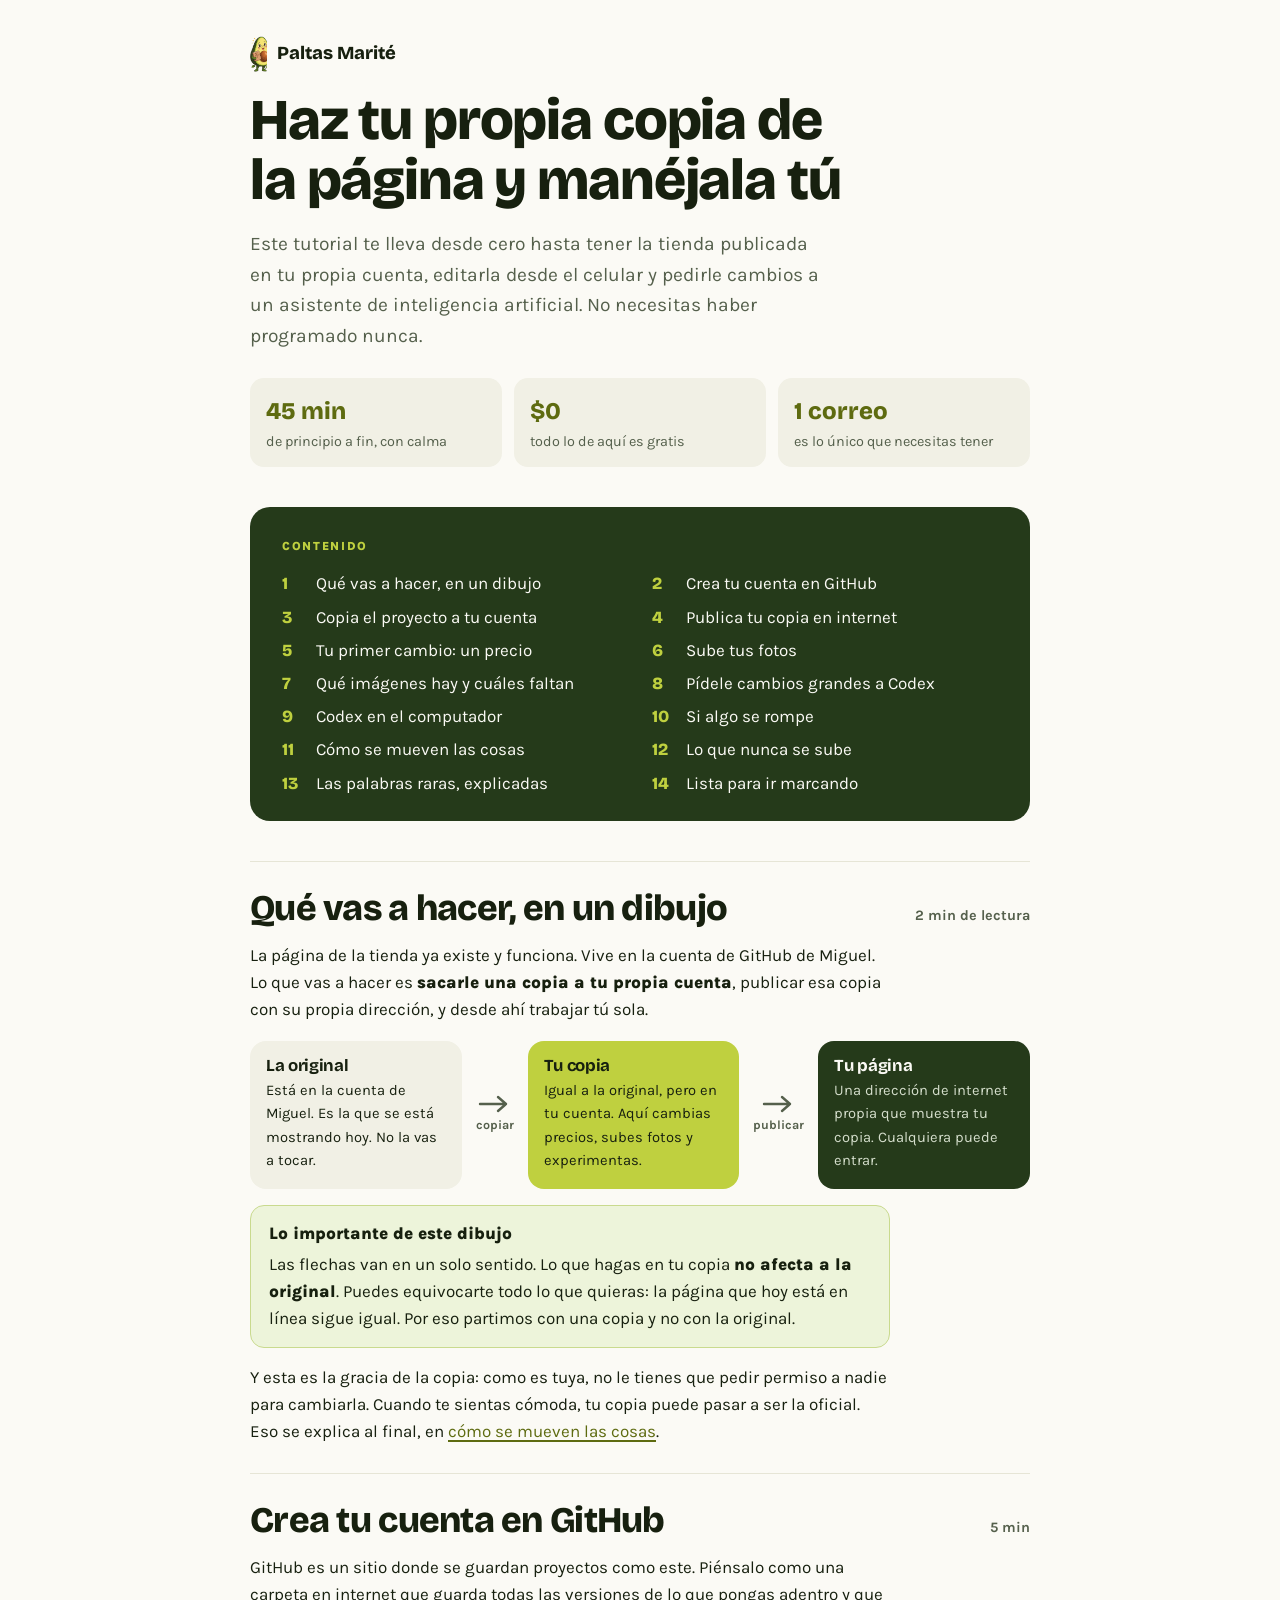
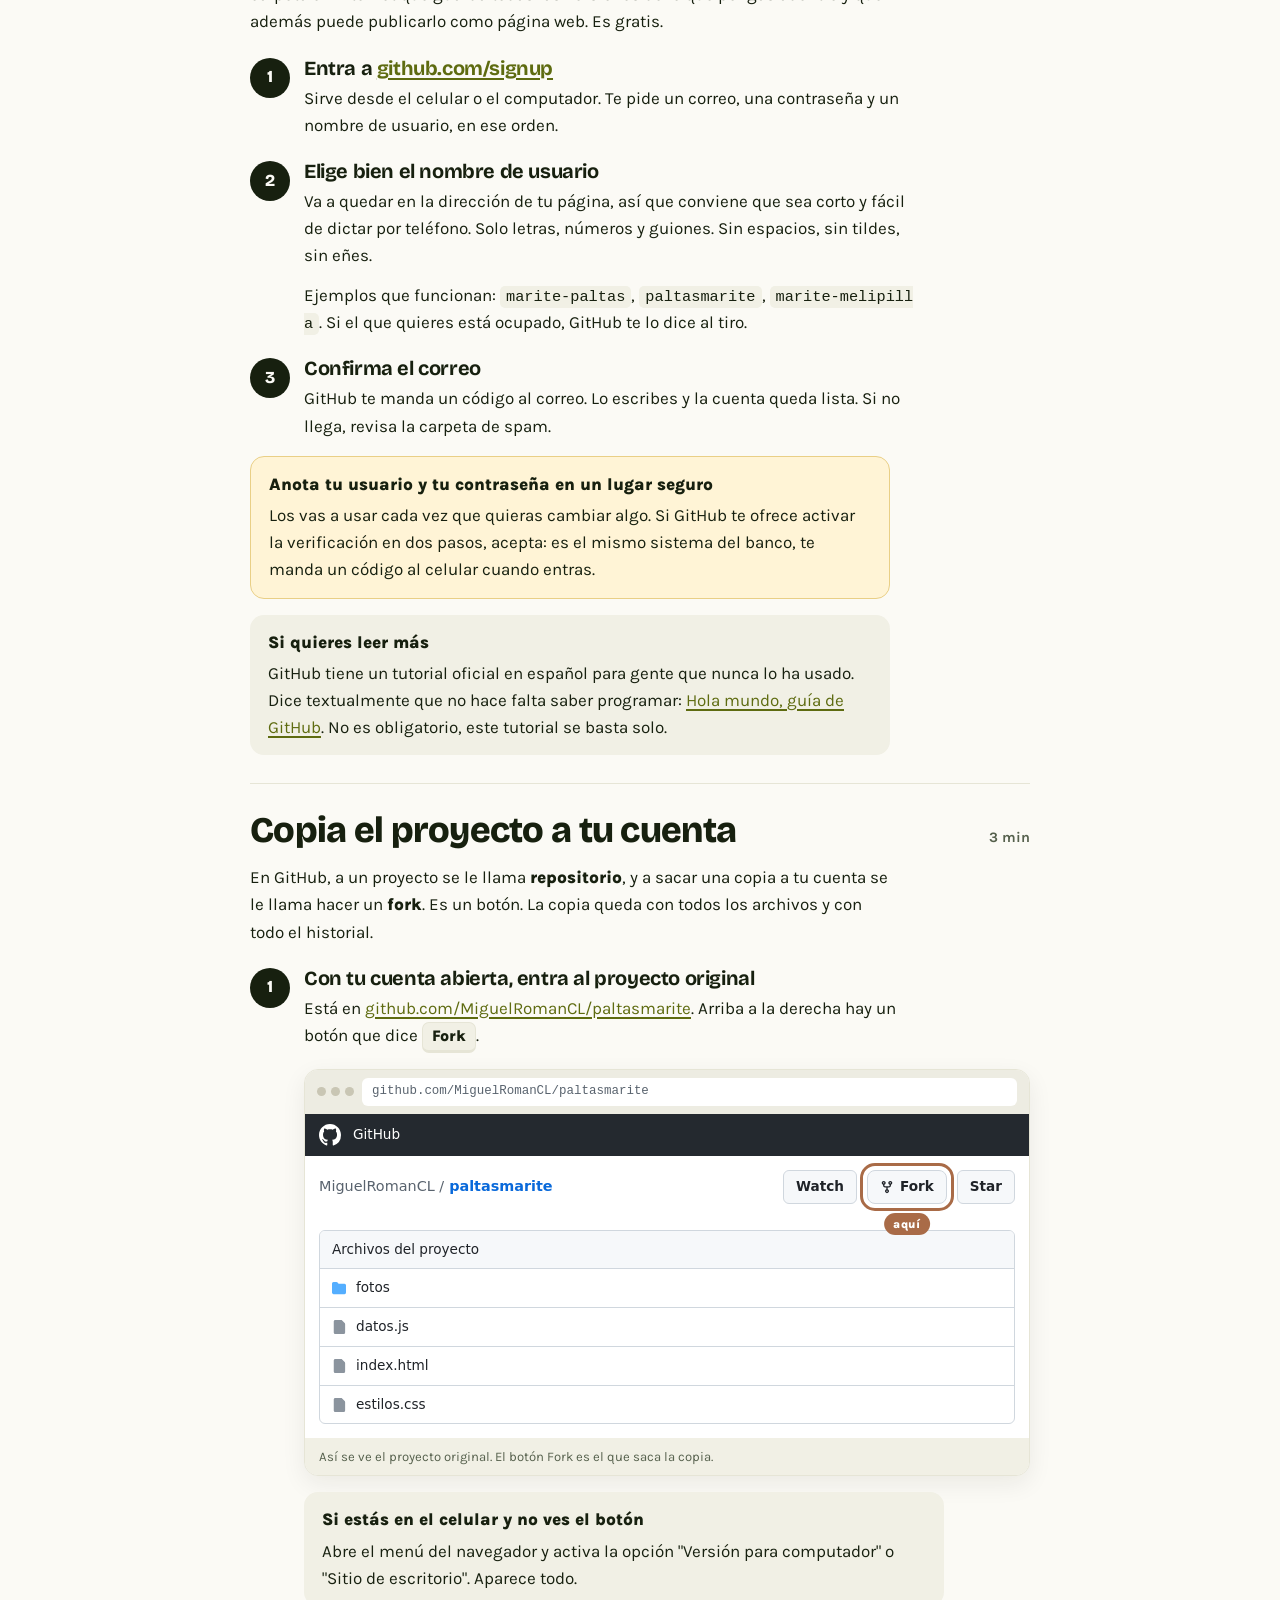
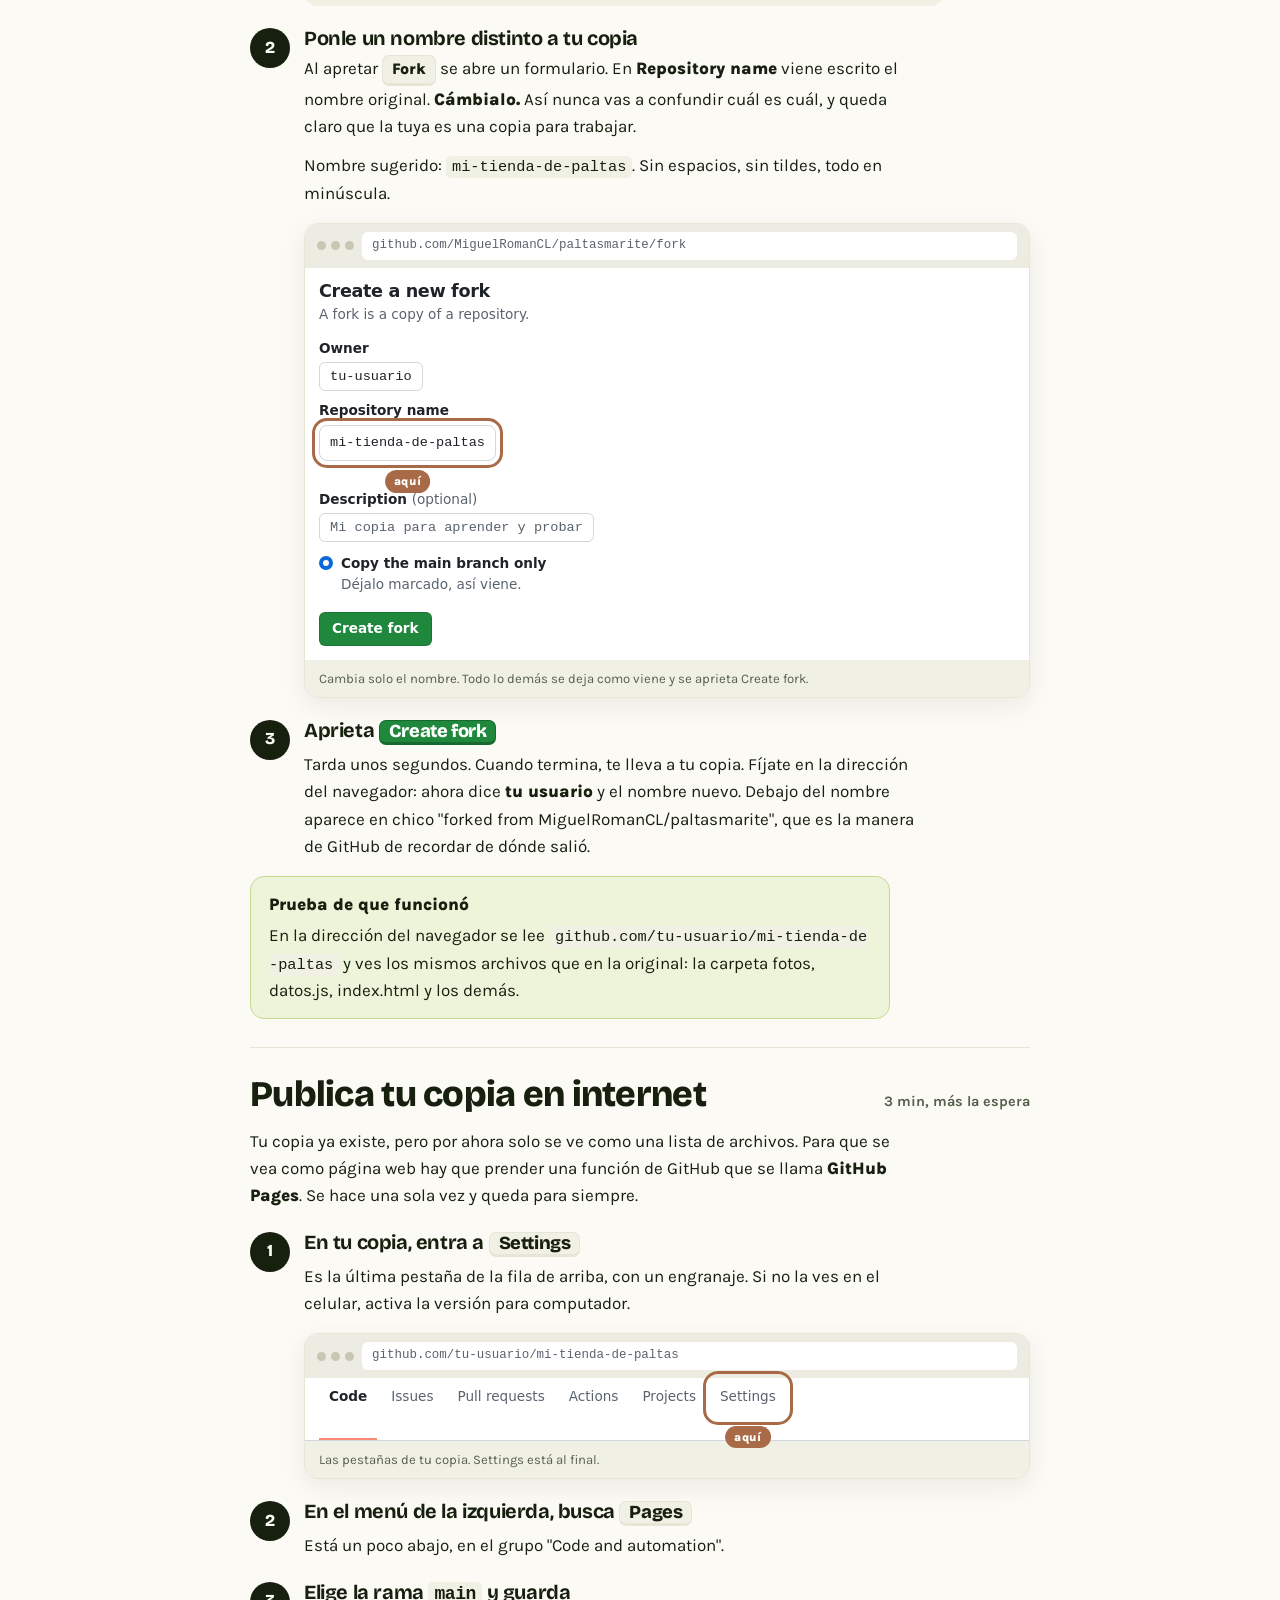
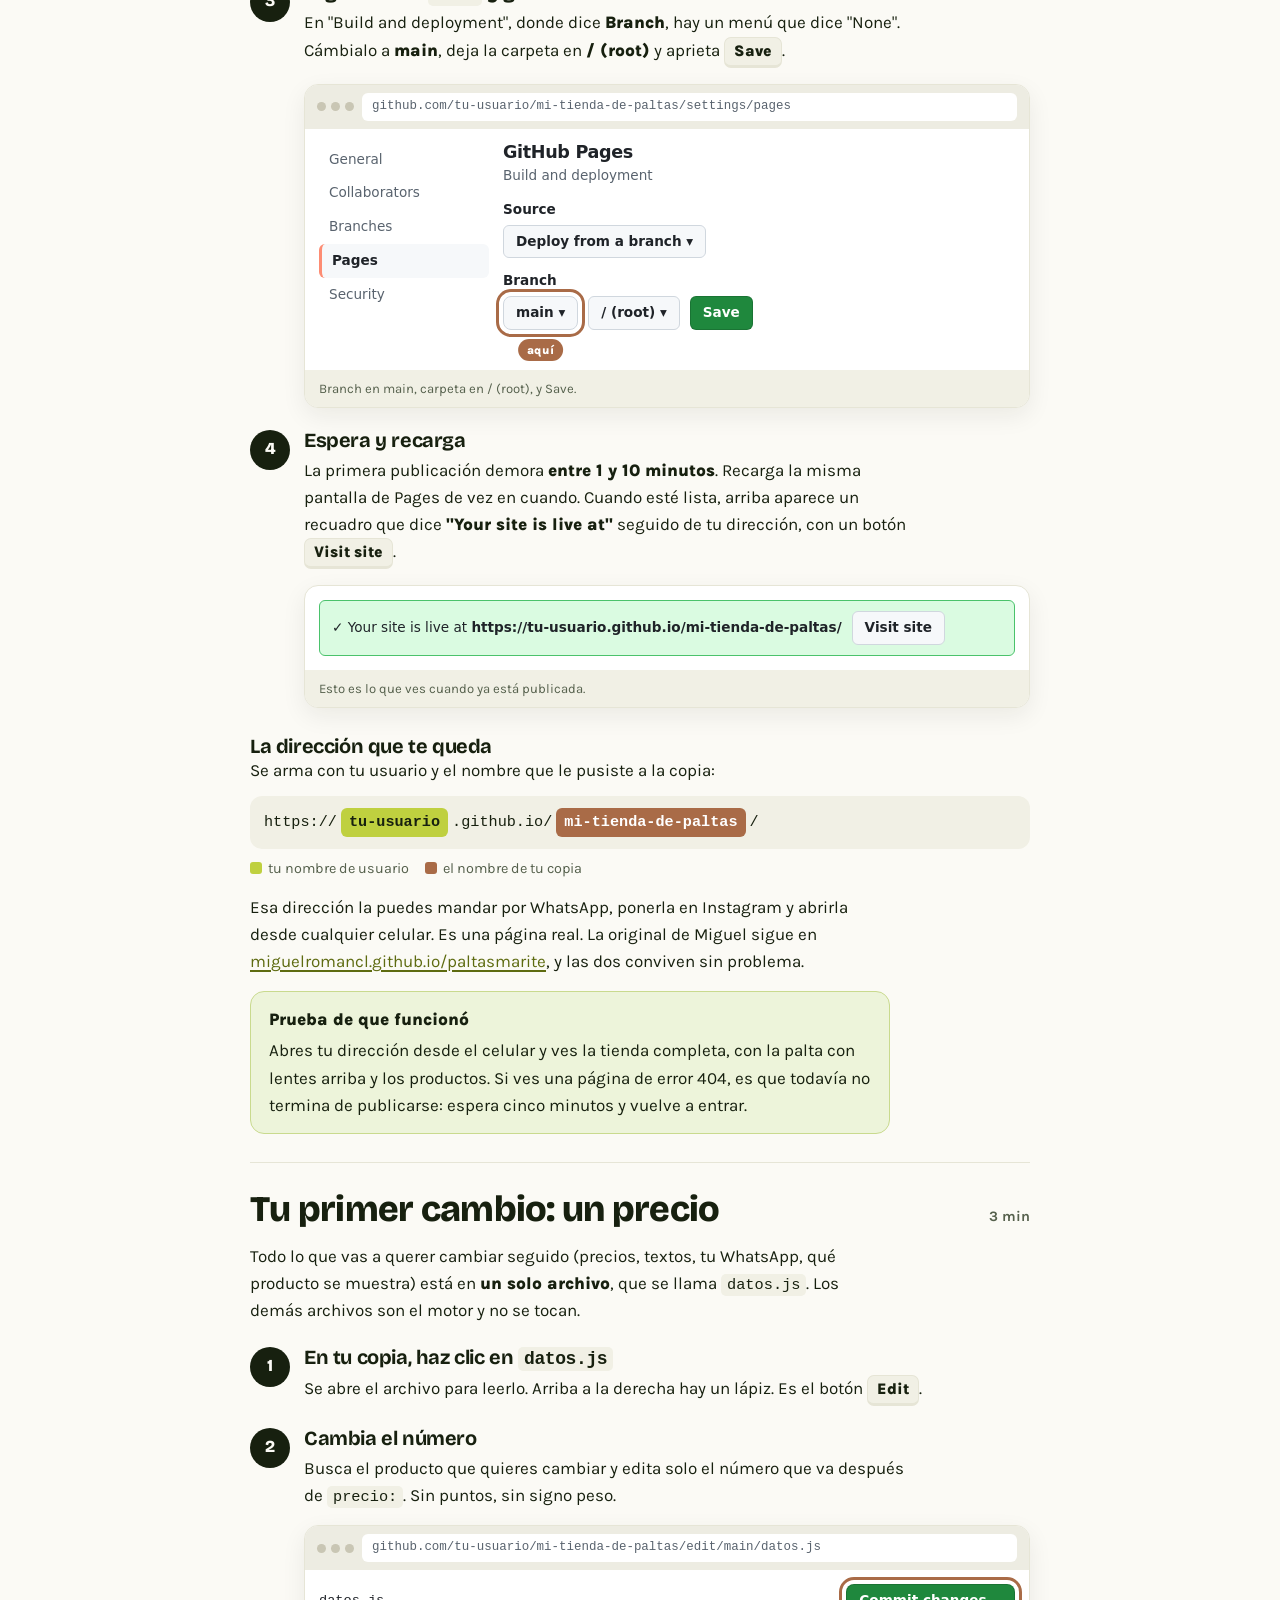
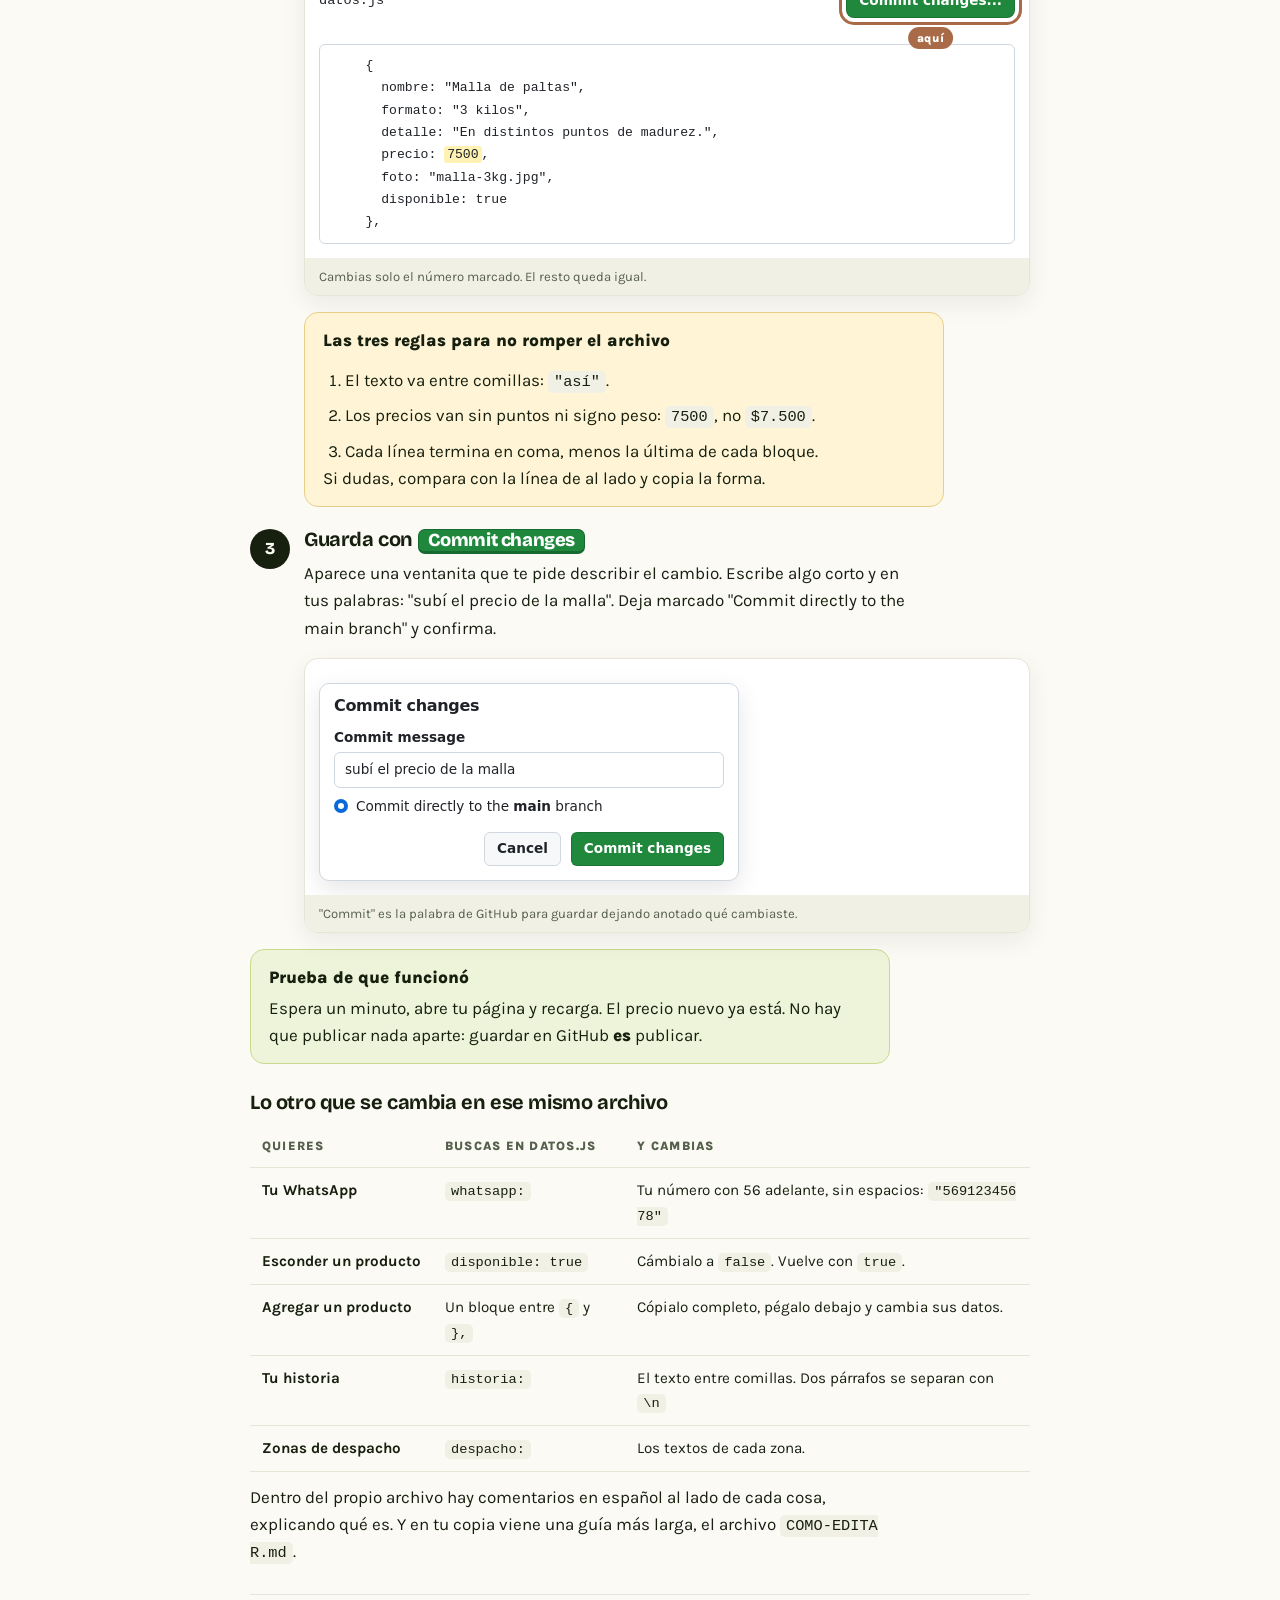
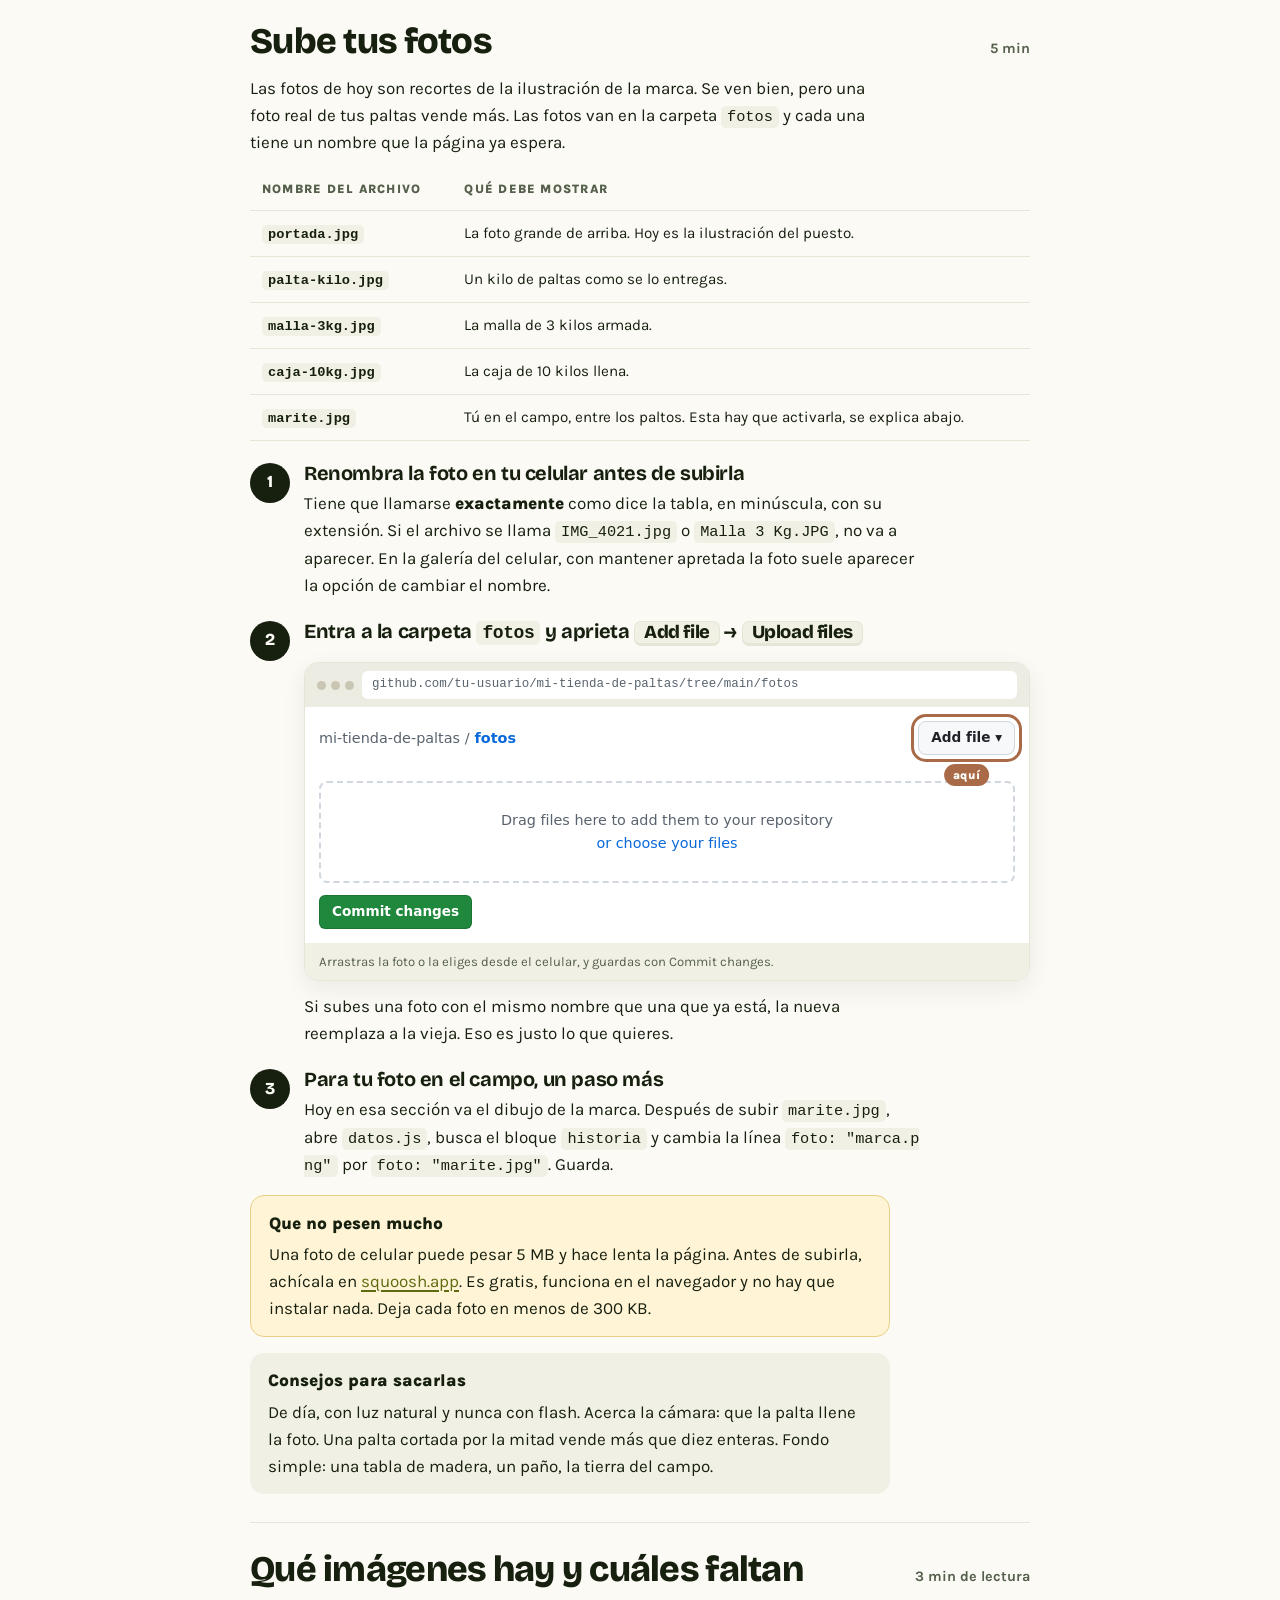
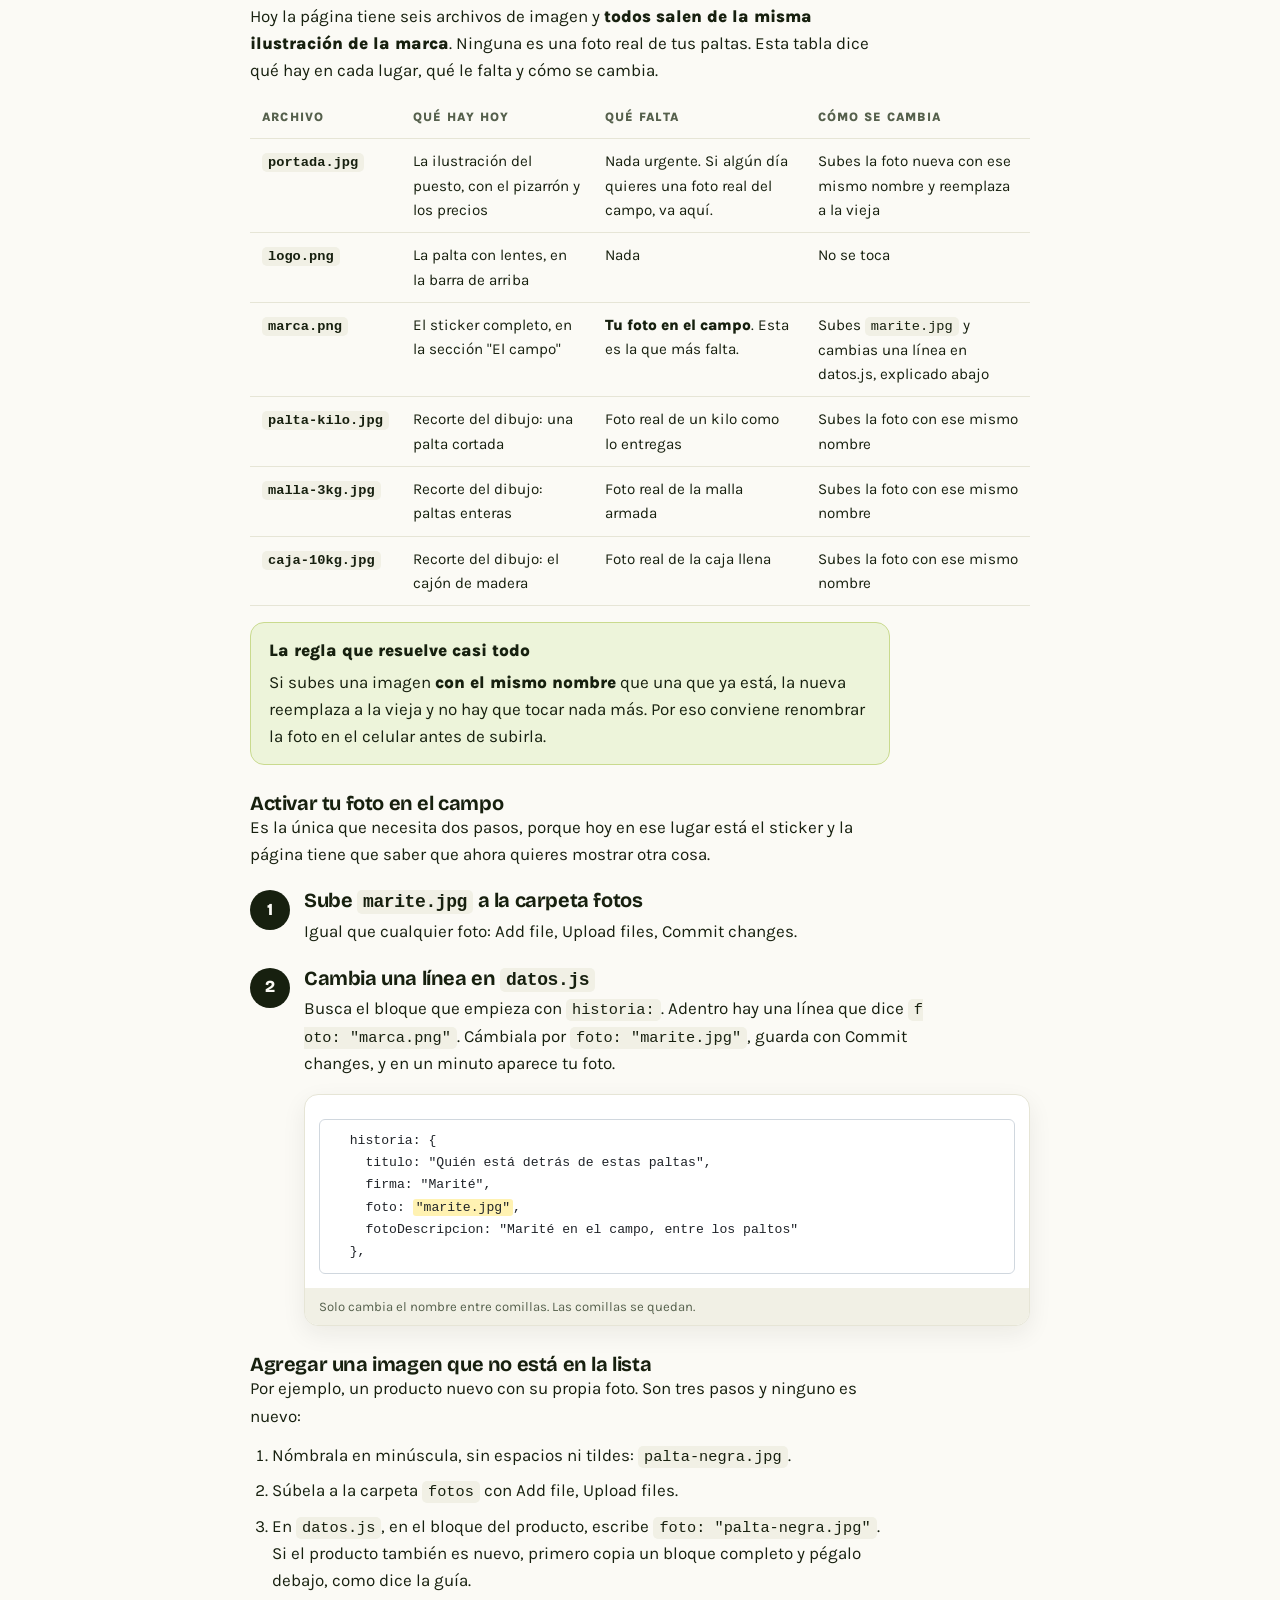
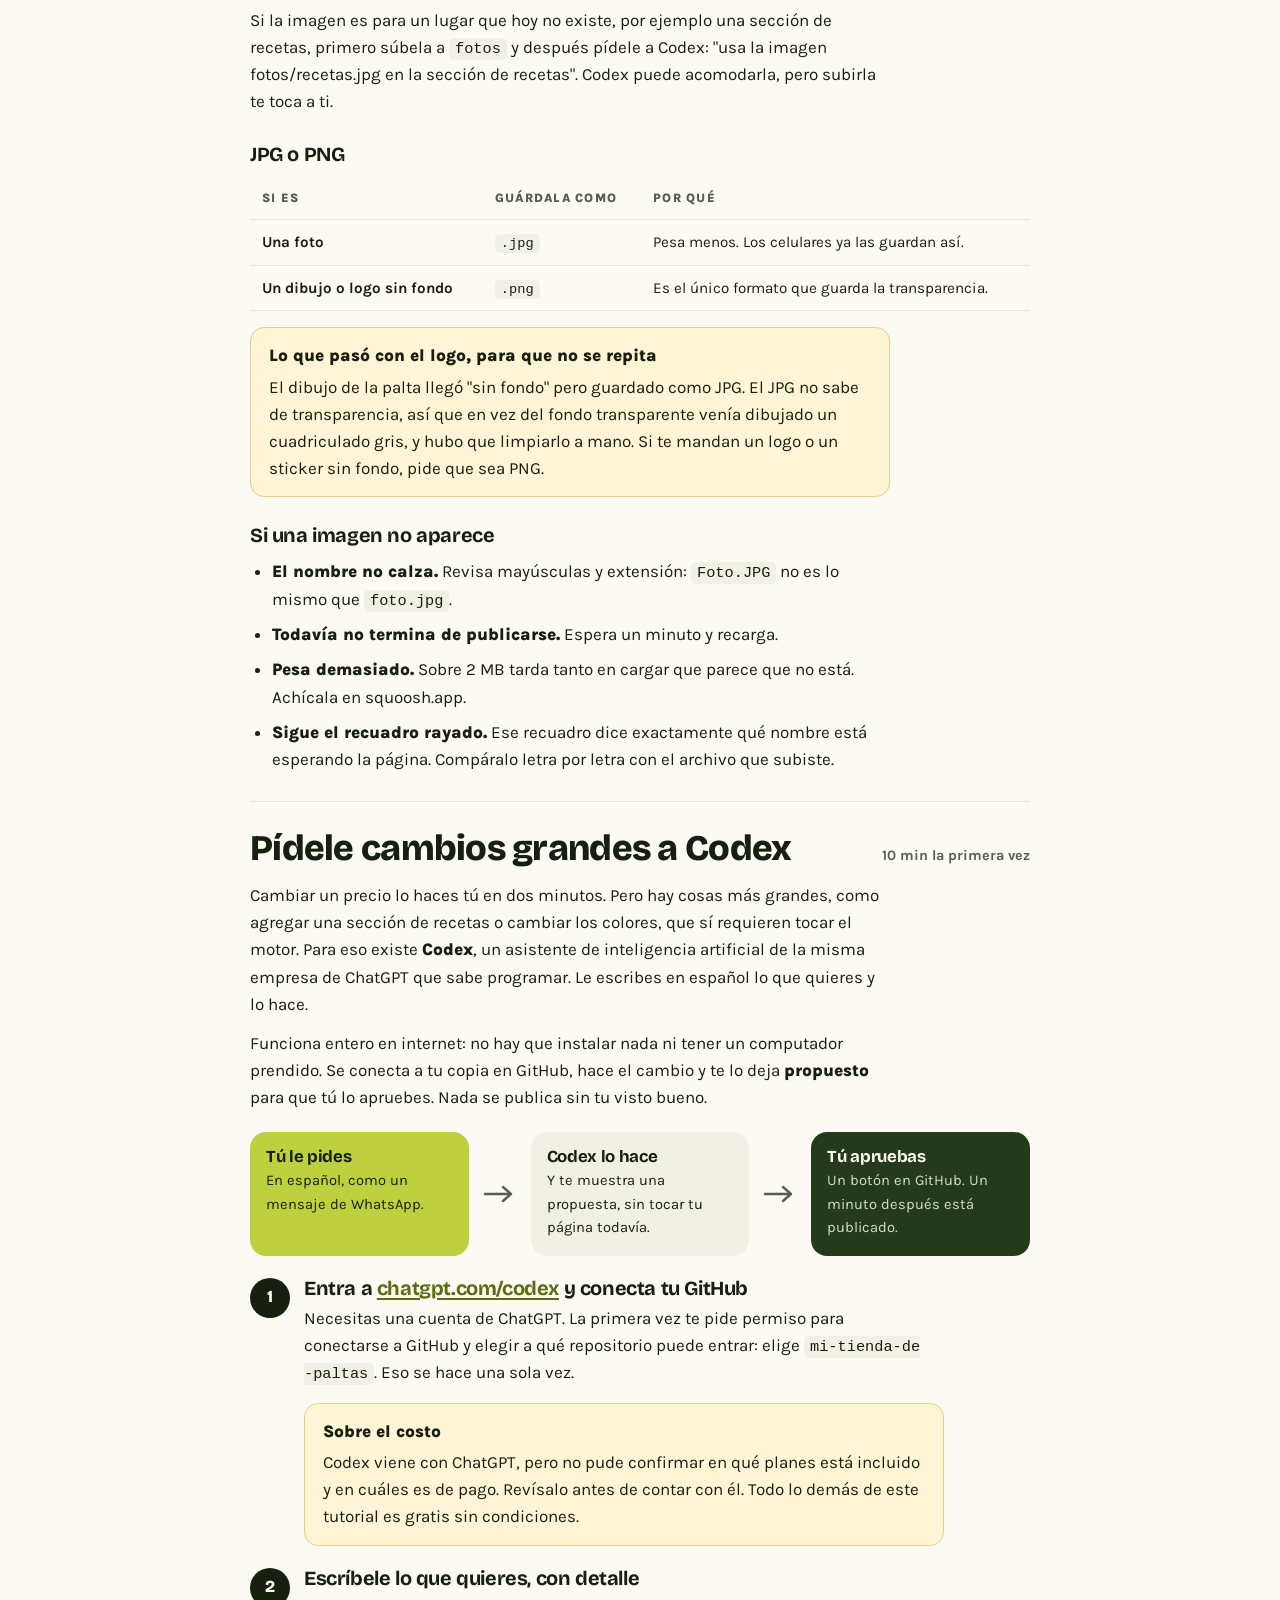
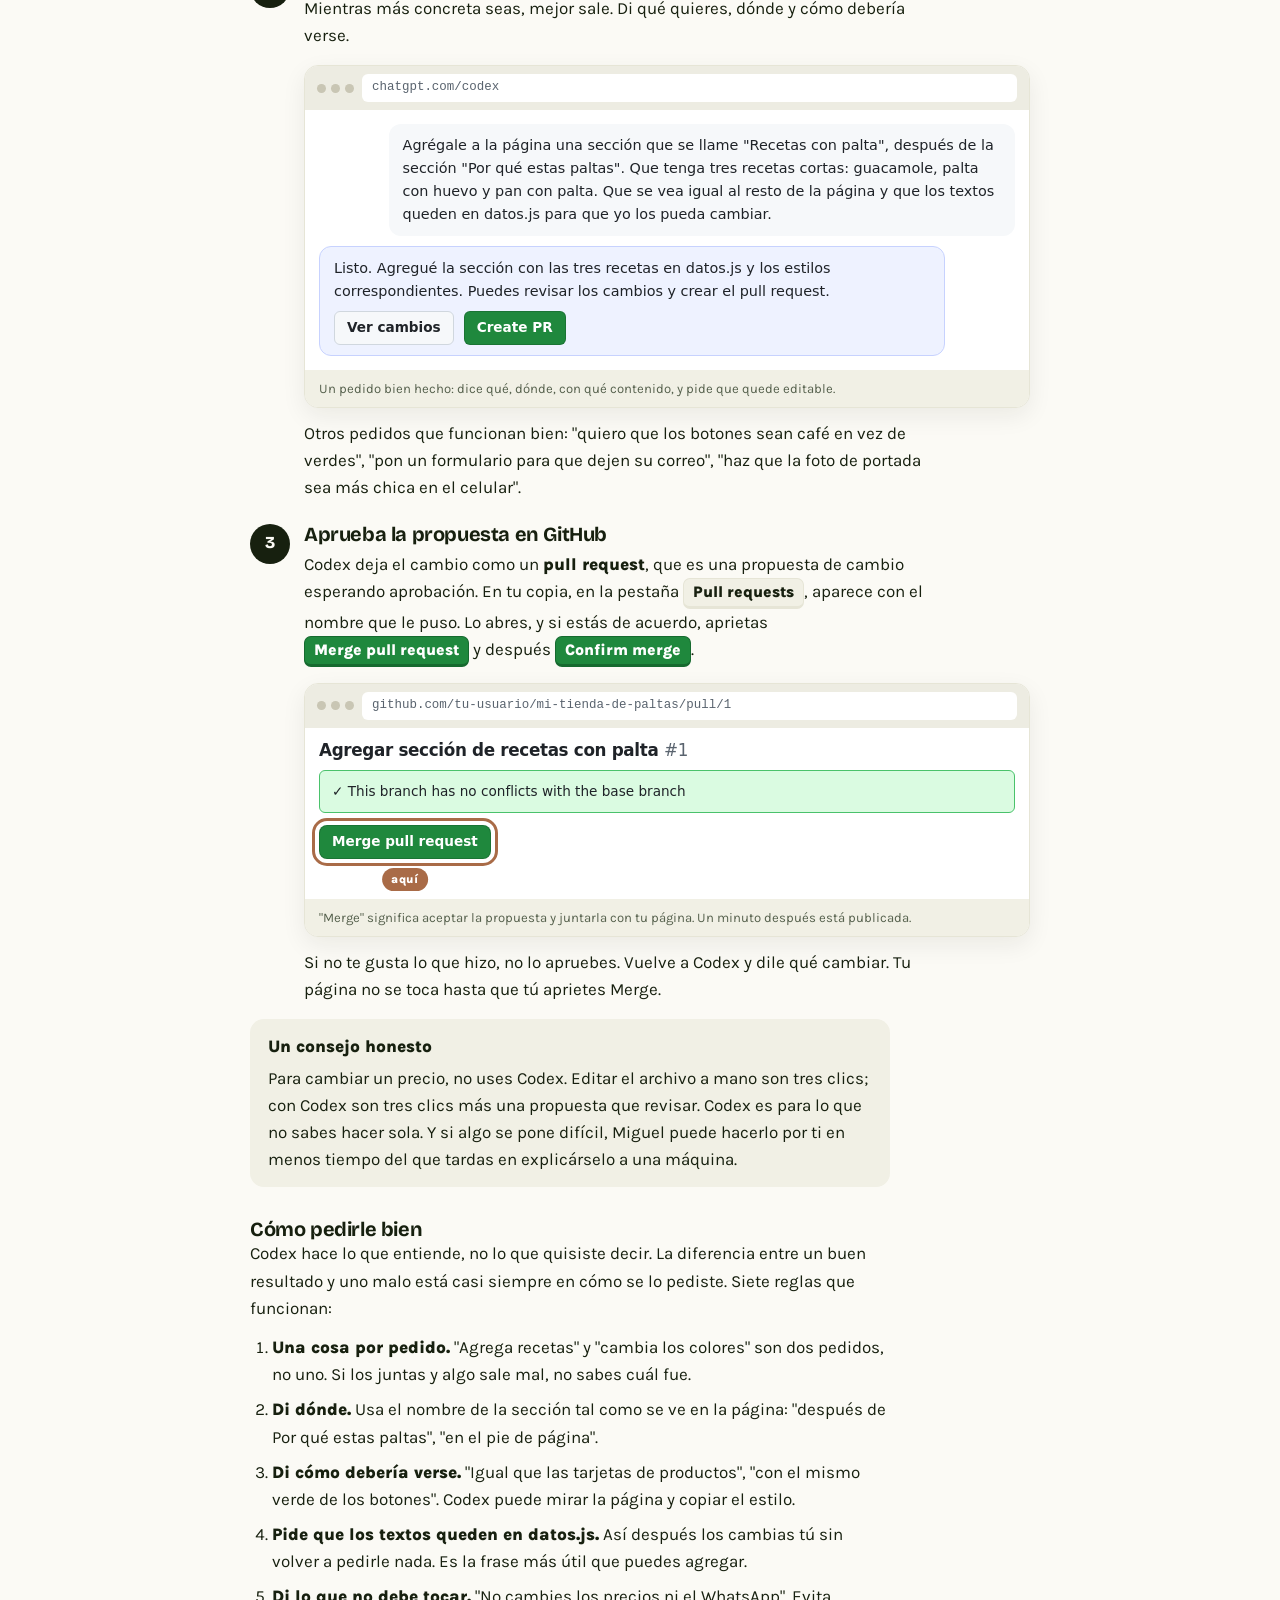
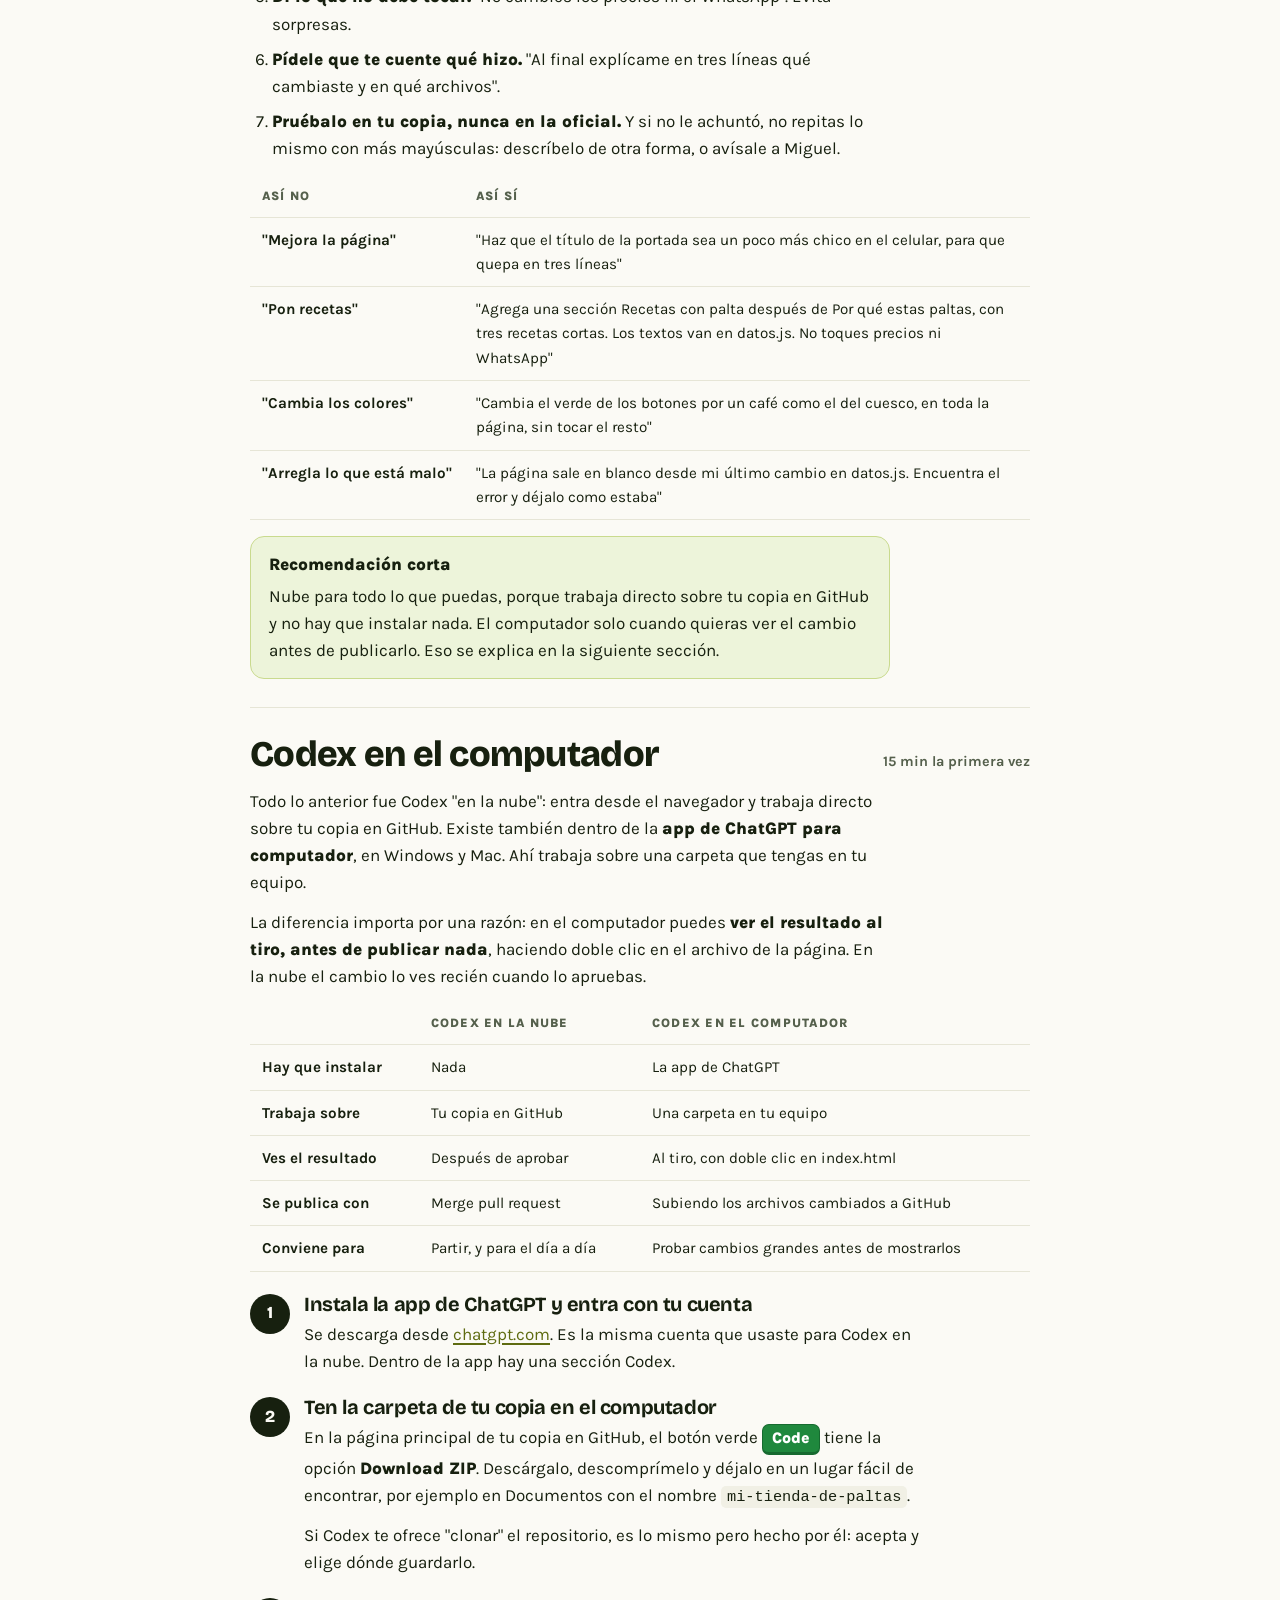
==== commit 7b4eb9c1: "Amplía el tutorial y agrega versiones PDF para compartir El tutorial suma tres partes: el estado de " ====
--- a/tutorial.html
+++ b/tutorial.html
@@ -240,6 +240,21 @@
   .paso__n { width: 34px; height: 34px; font-size: 0.95rem; }
 }
 @media (prefers-reduced-motion: reduce) { html { scroll-behavior: auto; } }
+
+/* ---------- Impresión / PDF ---------- */
+@page { size: A4; margin: 14mm 12mm 16mm; }
+@media print {
+  body { padding-inline: 0; font-size: 10.5pt; }
+  .pagina { max-width: none; padding-block: 0; }
+  .indice { break-inside: avoid; }
+  .indice a { color: var(--papel); }
+  h2 { break-after: avoid; }
+  .seccion { break-inside: auto; }
+  .paso, .pantalla, .nota, .mapa, .tabla-envoltura, .direccion, .checklist li { break-inside: avoid; }
+  .pantalla { box-shadow: none; }
+  a { text-decoration: none; }
+  .pie { break-before: avoid; }
+}
 </style>
 </head>
 <body>
@@ -269,7 +284,9 @@
     <li><a href="#publica">Publica tu copia en internet</a></li>
     <li><a href="#cambio">Tu primer cambio: un precio</a></li>
     <li><a href="#fotos">Sube tus fotos</a></li>
+    <li><a href="#imagenes">Qué imágenes hay y cuáles faltan</a></li>
     <li><a href="#codex">Pídele cambios grandes a Codex</a></li>
+    <li><a href="#codex-pc">Codex en el computador</a></li>
     <li><a href="#rompe">Si algo se rompe</a></li>
     <li><a href="#mover">Cómo se mueven las cosas</a></li>
     <li><a href="#nunca">Lo que nunca se sube</a></li>
@@ -656,6 +673,81 @@
   </div>
 </section>
 
+<!-- ===================== 6b. ESTADO DE LAS IMÁGENES ===================== -->
+<section class="seccion" id="imagenes">
+  <div class="seccion__cab"><h2>Qué imágenes hay y cuáles faltan</h2><span class="tiempo">3 min de lectura</span></div>
+  <p>Hoy la página tiene seis archivos de imagen y <strong>todos salen de la misma ilustración de la marca</strong>. Ninguna es una foto real de tus paltas. Esta tabla dice qué hay en cada lugar, qué le falta y cómo se cambia.</p>
+
+  <div class="tabla-envoltura">
+  <table>
+    <thead><tr><th>Archivo</th><th>Qué hay hoy</th><th>Qué falta</th><th>Cómo se cambia</th></tr></thead>
+    <tbody>
+      <tr><td><code>portada.jpg</code></td><td>La ilustración del puesto, con el pizarrón y los precios</td><td>Nada urgente. Si algún día quieres una foto real del campo, va aquí.</td><td>Subes la foto nueva con ese mismo nombre y reemplaza a la vieja</td></tr>
+      <tr><td><code>logo.png</code></td><td>La palta con lentes, en la barra de arriba</td><td>Nada</td><td>No se toca</td></tr>
+      <tr><td><code>marca.png</code></td><td>El sticker completo, en la sección "El campo"</td><td><strong>Tu foto en el campo</strong>. Esta es la que más falta.</td><td>Subes <code>marite.jpg</code> y cambias una línea en datos.js, explicado abajo</td></tr>
+      <tr><td><code>palta-kilo.jpg</code></td><td>Recorte del dibujo: una palta cortada</td><td>Foto real de un kilo como lo entregas</td><td>Subes la foto con ese mismo nombre</td></tr>
+      <tr><td><code>malla-3kg.jpg</code></td><td>Recorte del dibujo: paltas enteras</td><td>Foto real de la malla armada</td><td>Subes la foto con ese mismo nombre</td></tr>
+      <tr><td><code>caja-10kg.jpg</code></td><td>Recorte del dibujo: el cajón de madera</td><td>Foto real de la caja llena</td><td>Subes la foto con ese mismo nombre</td></tr>
+    </tbody>
+  </table>
+  </div>
+
+  <div class="nota nota--bien">
+    <strong>La regla que resuelve casi todo</strong>
+    Si subes una imagen <strong>con el mismo nombre</strong> que una que ya está, la nueva reemplaza a la vieja y no hay que tocar nada más. Por eso conviene renombrar la foto en el celular antes de subirla.
+  </div>
+
+  <h3 style="margin-top:28px">Activar tu foto en el campo</h3>
+  <p>Es la única que necesita dos pasos, porque hoy en ese lugar está el sticker y la página tiene que saber que ahora quieres mostrar otra cosa.</p>
+  <div class="paso">
+    <div class="paso__n">1</div>
+    <div class="paso__cuerpo"><h3>Sube <code>marite.jpg</code> a la carpeta fotos</h3><p>Igual que cualquier foto: Add file, Upload files, Commit changes.</p></div>
+  </div>
+  <div class="paso">
+    <div class="paso__n">2</div>
+    <div class="paso__cuerpo"><h3>Cambia una línea en <code>datos.js</code></h3><p>Busca el bloque que empieza con <code>historia:</code>. Adentro hay una línea que dice <code>foto: "marca.png"</code>. Cámbiala por <code>foto: "marite.jpg"</code>, guarda con Commit changes, y en un minuto aparece tu foto.</p>
+    <div class="pantalla"><div class="gh-cuerpo"><div class="gh-codigo">  historia: {
+    titulo: "Quién está detrás de estas paltas",
+    firma: "Marité",
+    foto: <mark>"marite.jpg"</mark>,
+    fotoDescripcion: "Marité en el campo, entre los paltos"
+  },</div></div><div class="pantalla__pie">Solo cambia el nombre entre comillas. Las comillas se quedan.</div></div>
+    </div>
+  </div>
+
+  <h3 style="margin-top:28px">Agregar una imagen que no está en la lista</h3>
+  <p>Por ejemplo, un producto nuevo con su propia foto. Son tres pasos y ninguno es nuevo:</p>
+  <ol>
+    <li>Nómbrala en minúscula, sin espacios ni tildes: <code>palta-negra.jpg</code>.</li>
+    <li>Súbela a la carpeta <code>fotos</code> con Add file, Upload files.</li>
+    <li>En <code>datos.js</code>, en el bloque del producto, escribe <code>foto: "palta-negra.jpg"</code>. Si el producto también es nuevo, primero copia un bloque completo y pégalo debajo, como dice la guía.</li>
+  </ol>
+  <p style="margin-top:12px">Si la imagen es para un lugar que hoy no existe, por ejemplo una sección de recetas, primero súbela a <code>fotos</code> y después pídele a Codex: "usa la imagen fotos/recetas.jpg en la sección de recetas". Codex puede acomodarla, pero subirla te toca a ti.</p>
+
+  <h3 style="margin-top:28px">JPG o PNG</h3>
+  <div class="tabla-envoltura">
+  <table>
+    <thead><tr><th>Si es</th><th>Guárdala como</th><th>Por qué</th></tr></thead>
+    <tbody>
+      <tr><td>Una foto</td><td><code>.jpg</code></td><td>Pesa menos. Los celulares ya las guardan así.</td></tr>
+      <tr><td>Un dibujo o logo sin fondo</td><td><code>.png</code></td><td>Es el único formato que guarda la transparencia.</td></tr>
+    </tbody>
+  </table>
+  </div>
+  <div class="nota nota--ojo">
+    <strong>Lo que pasó con el logo, para que no se repita</strong>
+    El dibujo de la palta llegó "sin fondo" pero guardado como JPG. El JPG no sabe de transparencia, así que en vez del fondo transparente venía dibujado un cuadriculado gris, y hubo que limpiarlo a mano. Si te mandan un logo o un sticker sin fondo, pide que sea PNG.
+  </div>
+
+  <h3 style="margin-top:28px">Si una imagen no aparece</h3>
+  <ul>
+    <li><strong>El nombre no calza.</strong> Revisa mayúsculas y extensión: <code>Foto.JPG</code> no es lo mismo que <code>foto.jpg</code>.</li>
+    <li><strong>Todavía no termina de publicarse.</strong> Espera un minuto y recarga.</li>
+    <li><strong>Pesa demasiado.</strong> Sobre 2 MB tarda tanto en cargar que parece que no está. Achícala en squoosh.app.</li>
+    <li><strong>Sigue el recuadro rayado.</strong> Ese recuadro dice exactamente qué nombre está esperando la página. Compáralo letra por letra con el archivo que subiste.</li>
+  </ul>
+</section>
+
 <!-- ===================== 7. CODEX ===================== -->
 <section class="seccion" id="codex">
   <div class="seccion__cab"><h2>Pídele cambios grandes a Codex</h2><span class="tiempo">10 min la primera vez</span></div>
@@ -717,6 +809,107 @@
   <div class="nota nota--gris">
     <strong>Un consejo honesto</strong>
     Para cambiar un precio, no uses Codex. Editar el archivo a mano son tres clics; con Codex son tres clics más una propuesta que revisar. Codex es para lo que no sabes hacer sola. Y si algo se pone difícil, Miguel puede hacerlo por ti en menos tiempo del que tardas en explicárselo a una máquina.
+  </div>
+
+  <h3 style="margin-top:32px">Cómo pedirle bien</h3>
+  <p>Codex hace lo que entiende, no lo que quisiste decir. La diferencia entre un buen resultado y uno malo está casi siempre en cómo se lo pediste. Siete reglas que funcionan:</p>
+  <ol>
+    <li><strong>Una cosa por pedido.</strong> "Agrega recetas" y "cambia los colores" son dos pedidos, no uno. Si los juntas y algo sale mal, no sabes cuál fue.</li>
+    <li><strong>Di dónde.</strong> Usa el nombre de la sección tal como se ve en la página: "después de Por qué estas paltas", "en el pie de página".</li>
+    <li><strong>Di cómo debería verse.</strong> "Igual que las tarjetas de productos", "con el mismo verde de los botones". Codex puede mirar la página y copiar el estilo.</li>
+    <li><strong>Pide que los textos queden en datos.js.</strong> Así después los cambias tú sin volver a pedirle nada. Es la frase más útil que puedes agregar.</li>
+    <li><strong>Di lo que no debe tocar.</strong> "No cambies los precios ni el WhatsApp". Evita sorpresas.</li>
+    <li><strong>Pídele que te cuente qué hizo.</strong> "Al final explícame en tres líneas qué cambiaste y en qué archivos".</li>
+    <li><strong>Pruébalo en tu copia, nunca en la oficial.</strong> Y si no le achuntó, no repitas lo mismo con más mayúsculas: descríbelo de otra forma, o avísale a Miguel.</li>
+  </ol>
+
+  <div class="tabla-envoltura">
+  <table>
+    <thead><tr><th>Así no</th><th>Así sí</th></tr></thead>
+    <tbody>
+      <tr><td>"Mejora la página"</td><td>"Haz que el título de la portada sea un poco más chico en el celular, para que quepa en tres líneas"</td></tr>
+      <tr><td>"Pon recetas"</td><td>"Agrega una sección Recetas con palta después de Por qué estas paltas, con tres recetas cortas. Los textos van en datos.js. No toques precios ni WhatsApp"</td></tr>
+      <tr><td>"Cambia los colores"</td><td>"Cambia el verde de los botones por un café como el del cuesco, en toda la página, sin tocar el resto"</td></tr>
+      <tr><td>"Arregla lo que está malo"</td><td>"La página sale en blanco desde mi último cambio en datos.js. Encuentra el error y déjalo como estaba"</td></tr>
+    </tbody>
+  </table>
+  </div>
+
+  <div class="nota nota--bien">
+    <strong>Recomendación corta</strong>
+    Nube para todo lo que puedas, porque trabaja directo sobre tu copia en GitHub y no hay que instalar nada. El computador solo cuando quieras ver el cambio antes de publicarlo. Eso se explica en la siguiente sección.
+  </div>
+</section>
+
+<!-- ===================== 7b. CODEX EN EL COMPUTADOR ===================== -->
+<section class="seccion" id="codex-pc">
+  <div class="seccion__cab"><h2>Codex en el computador</h2><span class="tiempo">15 min la primera vez</span></div>
+  <p>Todo lo anterior fue Codex "en la nube": entra desde el navegador y trabaja directo sobre tu copia en GitHub. Existe también dentro de la <strong>app de ChatGPT para computador</strong>, en Windows y Mac. Ahí trabaja sobre una carpeta que tengas en tu equipo.</p>
+  <p>La diferencia importa por una razón: en el computador puedes <strong>ver el resultado al tiro, antes de publicar nada</strong>, haciendo doble clic en el archivo de la página. En la nube el cambio lo ves recién cuando lo apruebas.</p>
+
+  <div class="tabla-envoltura">
+  <table>
+    <thead><tr><th></th><th>Codex en la nube</th><th>Codex en el computador</th></tr></thead>
+    <tbody>
+      <tr><td>Hay que instalar</td><td>Nada</td><td>La app de ChatGPT</td></tr>
+      <tr><td>Trabaja sobre</td><td>Tu copia en GitHub</td><td>Una carpeta en tu equipo</td></tr>
+      <tr><td>Ves el resultado</td><td>Después de aprobar</td><td>Al tiro, con doble clic en index.html</td></tr>
+      <tr><td>Se publica con</td><td>Merge pull request</td><td>Subiendo los archivos cambiados a GitHub</td></tr>
+      <tr><td>Conviene para</td><td>Partir, y para el día a día</td><td>Probar cambios grandes antes de mostrarlos</td></tr>
+    </tbody>
+  </table>
+  </div>
+
+  <div class="paso">
+    <div class="paso__n">1</div>
+    <div class="paso__cuerpo">
+      <h3>Instala la app de ChatGPT y entra con tu cuenta</h3>
+      <p>Se descarga desde <a href="https://chatgpt.com">chatgpt.com</a>. Es la misma cuenta que usaste para Codex en la nube. Dentro de la app hay una sección Codex.</p>
+    </div>
+  </div>
+
+  <div class="paso">
+    <div class="paso__n">2</div>
+    <div class="paso__cuerpo">
+      <h3>Ten la carpeta de tu copia en el computador</h3>
+      <p>En la página principal de tu copia en GitHub, el botón verde <span class="tecla tecla--verde">Code</span> tiene la opción <strong>Download ZIP</strong>. Descárgalo, descomprímelo y déjalo en un lugar fácil de encontrar, por ejemplo en Documentos con el nombre <code>mi-tienda-de-paltas</code>.</p>
+      <p>Si Codex te ofrece "clonar" el repositorio, es lo mismo pero hecho por él: acepta y elige dónde guardarlo.</p>
+    </div>
+  </div>
+
+  <div class="paso">
+    <div class="paso__n">3</div>
+    <div class="paso__cuerpo">
+      <h3>Abre Codex, elige esa carpeta y pide igual que siempre</h3>
+      <p>Las mismas siete reglas de la sección anterior. Codex cambia los archivos dentro de la carpeta y te muestra qué tocó.</p>
+    </div>
+  </div>
+
+  <div class="paso">
+    <div class="paso__n">4</div>
+    <div class="paso__cuerpo">
+      <h3>Mira el resultado antes de publicar</h3>
+      <p>Haz doble clic en <code>index.html</code> dentro de la carpeta. Se abre en tu navegador con los cambios, aunque todavía no estén en internet. Si no te gusta, le dices a Codex qué cambiar y vuelves a mirar. Nadie más lo ve mientras tanto.</p>
+    </div>
+  </div>
+
+  <div class="paso">
+    <div class="paso__n">5</div>
+    <div class="paso__cuerpo">
+      <h3>Publica subiendo lo que cambió</h3>
+      <p>Codex suele ofrecerte subir los cambios a GitHub por ti, como una propuesta. Si lo hace, acepta y apruébala en la pestaña Pull requests igual que en la nube.</p>
+      <p>Si no te lo ofrece, lo haces a mano: en GitHub entras a tu copia, <span class="tecla">Add file</span>, <span class="tecla">Upload files</span>, y arrastras los archivos que Codex te dijo que cambió. Como tienen el mismo nombre, reemplazan a los anteriores. Commit changes, y en un minuto está publicado.</p>
+    </div>
+  </div>
+
+  <div class="nota nota--ojo">
+    <strong>El detalle que más confunde</strong>
+    Después de trabajar en el computador, la carpeta de tu equipo y tu copia en GitHub <strong>ya no son iguales</strong> hasta que subas los archivos. Y al revés: si después editas un precio directo en GitHub, la carpeta del computador queda vieja. Regla simple: antes de una sesión en el computador, baja el ZIP de nuevo. Es un minuto y evita pisar cambios.
+  </div>
+
+  <div class="nota nota--gris">
+    <strong>Qué haría yo en tu lugar</strong>
+    Los primeros meses, todo en la nube y a mano en GitHub. El computador cuando Miguel esté contigo o cuando quieras hacer un cambio grande con calma y verlo antes. No hay que aprender las dos formas de una vez.
   </div>
 </section>
 
@@ -862,6 +1055,7 @@
     <li><label><input type="checkbox" id="c6"><span>Probé el botón Pedir por WhatsApp y me llegó el mensaje</span></label></li>
     <li><label><input type="checkbox" id="c7"><span>Cambié un precio y lo vi actualizado en la página</span></label></li>
     <li><label><input type="checkbox" id="c8"><span>Subí al menos una foto real</span></label></li>
+    <li><label><input type="checkbox" id="c12"><span>Subí mi foto en el campo y cambié la línea de marca.png por marite.jpg</span></label></li>
     <li><label><input type="checkbox" id="c9"><span>Escribí mi historia en datos.js</span></label></li>
     <li><label><input type="checkbox" id="c10"><span>Le mandé mi dirección a alguien para que opine</span></label></li>
     <li><label><input type="checkbox" id="c11"><span>Conecté Codex a mi copia y le pedí algo chico para probar</span></label></li>
